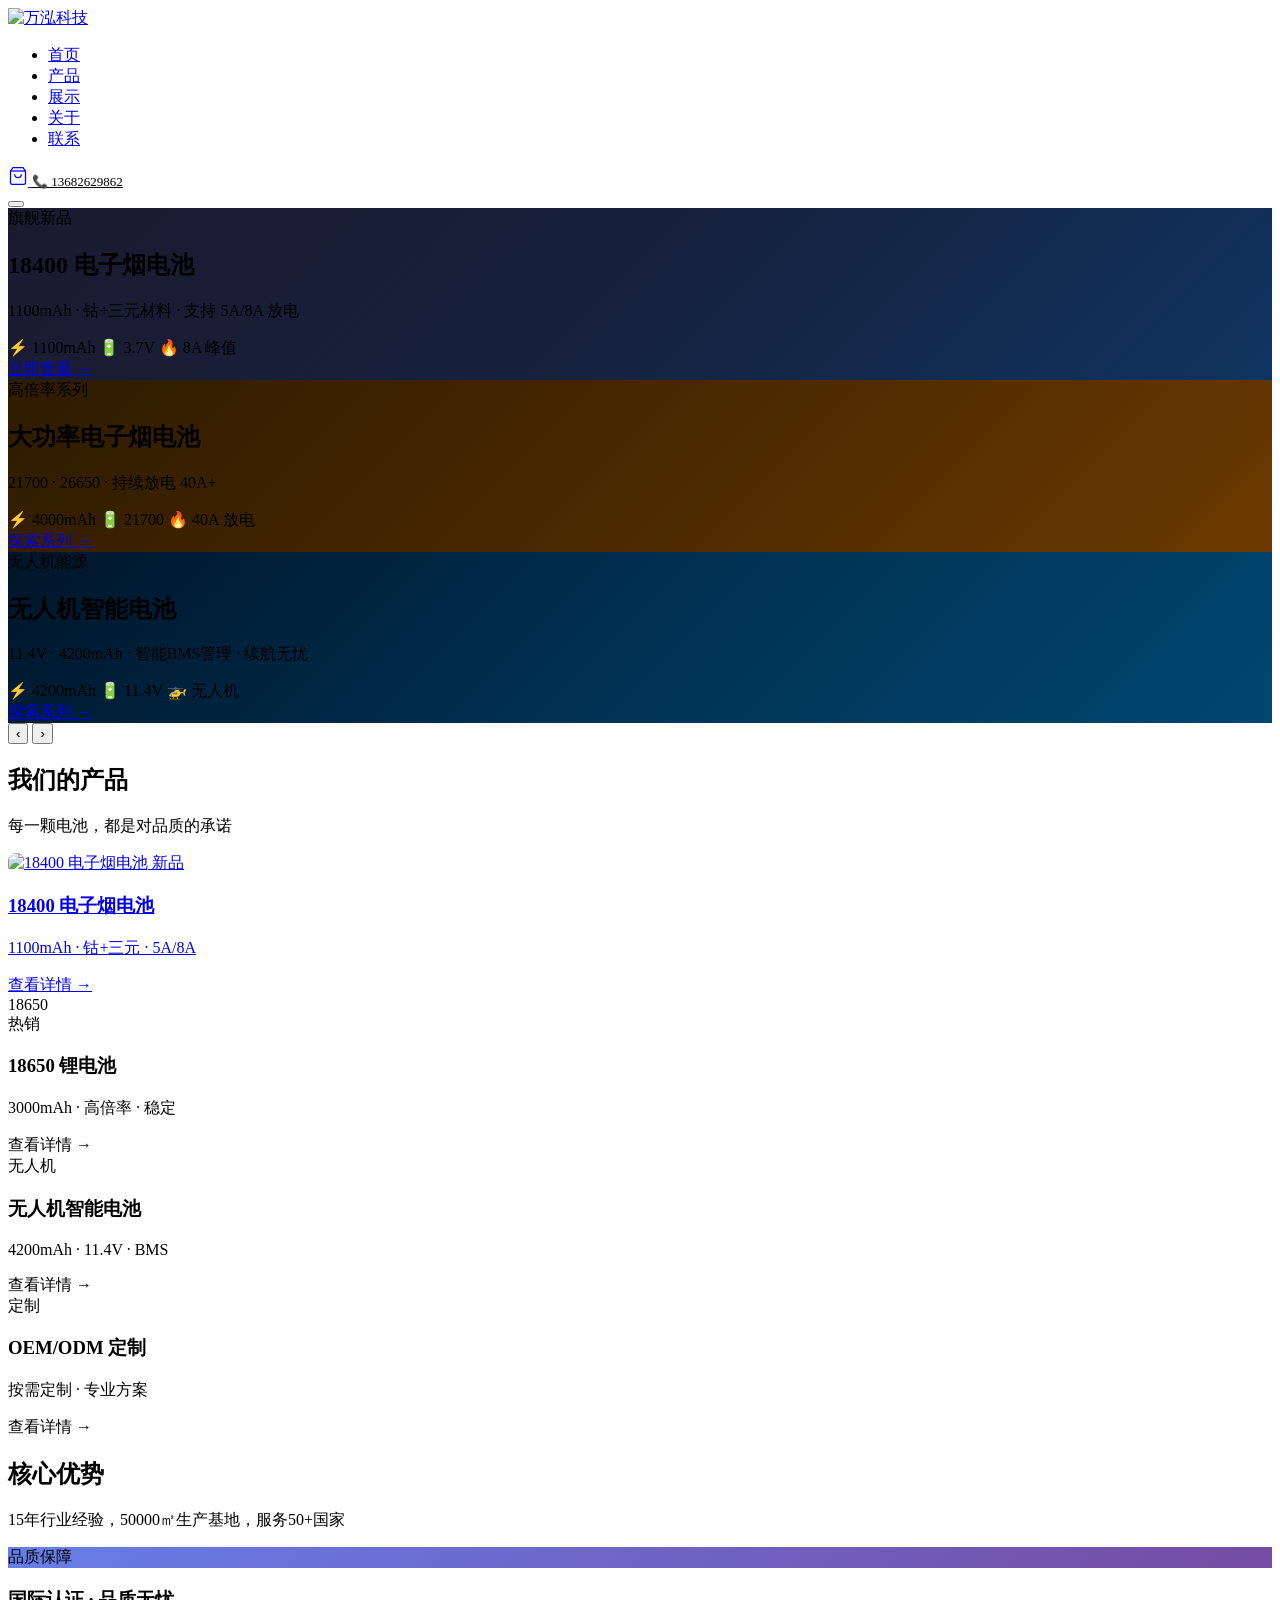
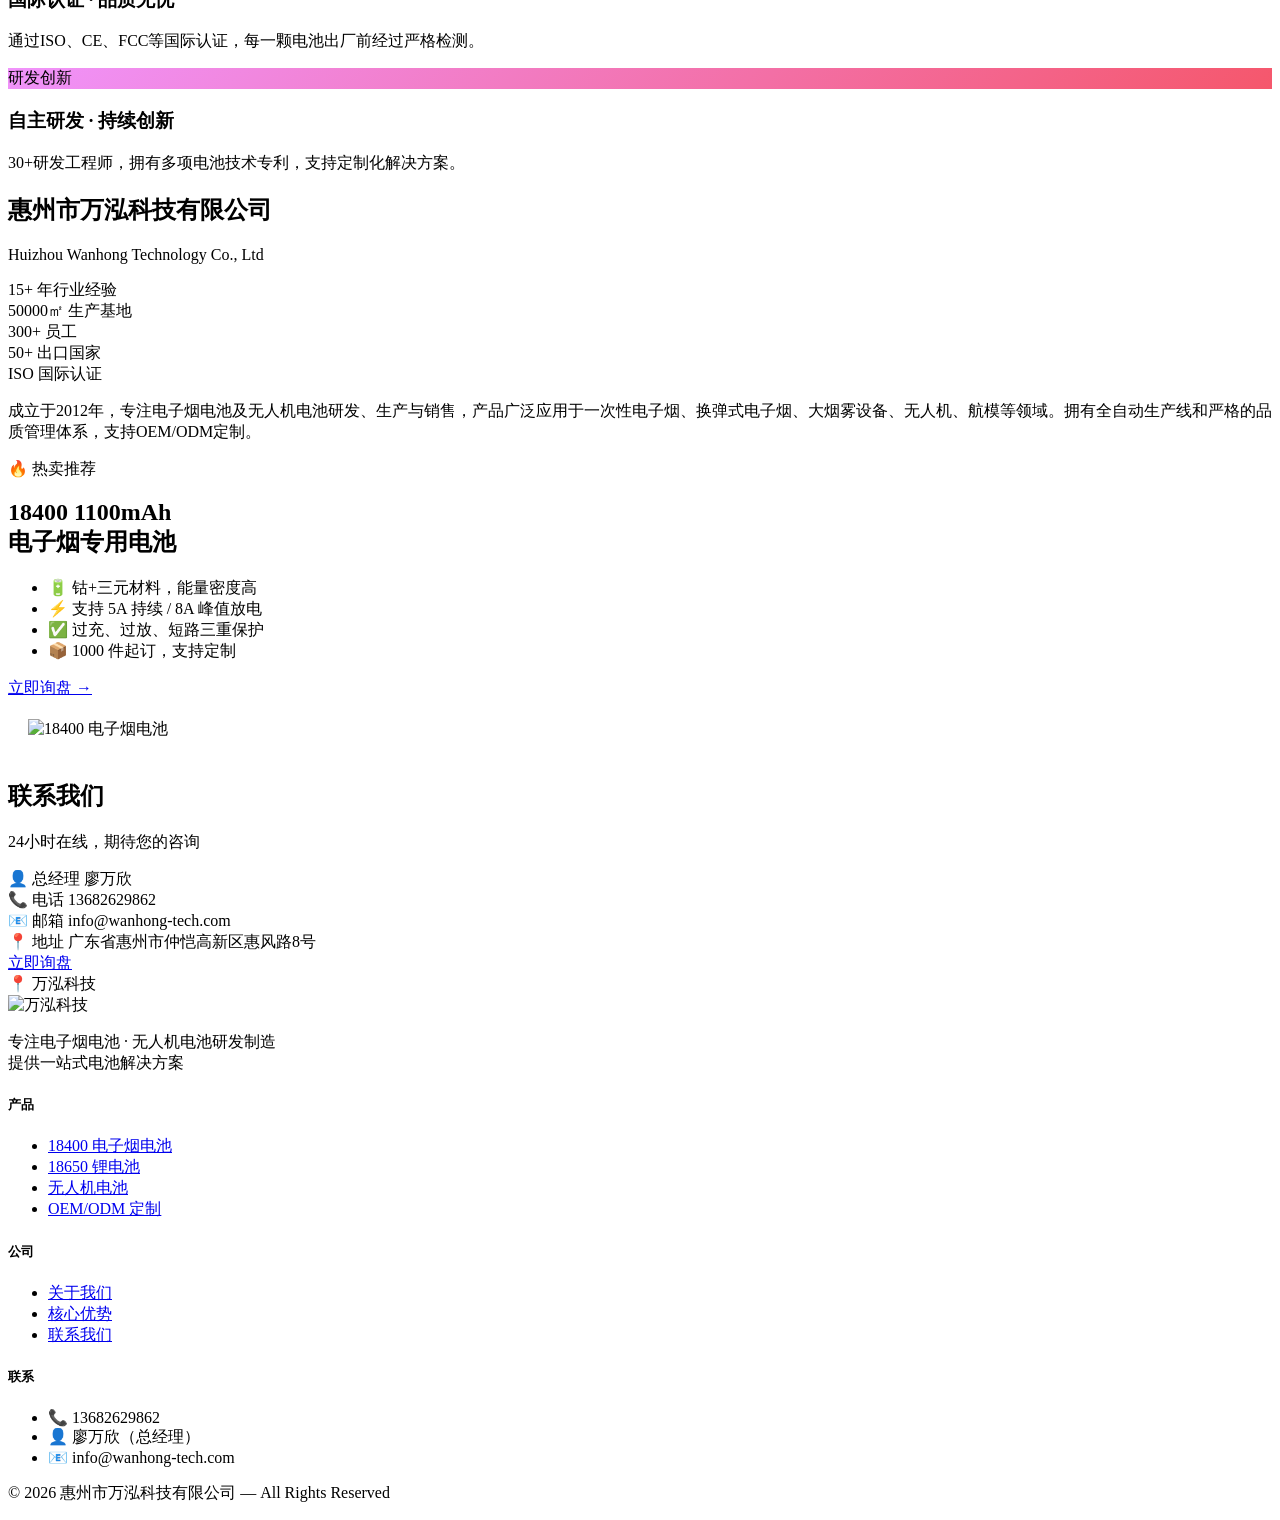
==== index.html @ 10d30872 "Add index.html" ====
<!DOCTYPE html>
<html lang="zh-CN">
<head>
    <meta charset="UTF-8">
    <meta name="viewport" content="width=device-width, initial-scale=1.0">
    <title>惠州市万泓科技有限公司 — 专业电子烟电池 · 无人机电池制造商</title>
    <link rel="preconnect" href="https://fonts.googleapis.com">
    <link rel="preconnect" href="https://fonts.gstatic.com" crossorigin>
    <link href="https://fonts.googleapis.com/css2?family=Inter:wght@300;400;500;600;700&display=swap" rel="stylesheet">
    <link rel="stylesheet" href="css/style.css">
</head>
<body>

    <!-- ===== Navigation ===== -->
    <nav class="nav">
        <div class="nav-inner">
            <a href="#" class="nav-logo">
                <img src="assets/logo.png" alt="万泓科技" class="nav-logo-img">
            </a>
            <ul class="nav-menu">
                <li><a href="#" class="active">首页</a></li>
                <li><a href="#products">产品</a></li>
                <li><a href="#showcase">展示</a></li>
                <li><a href="#about">关于</a></li>
                <li><a href="#contact">联系</a></li>
            </ul>
            <div class="nav-actions">
                <a href="cart.html" class="nav-action" style="position:relative;">
                    <svg viewBox="0 0 24 24" fill="none" stroke="currentColor" stroke-width="1.5" width="20" height="20"><path d="M6 2L3 6v14a2 2 0 002 2h14a2 2 0 002-2V6l-3-4z"/><line x1="3" y1="6" x2="21" y2="6"/><path d="M16 10a4 4 0 01-8 0"/></svg>
                    <span id="cartBadge" style="position:absolute;top:-6px;right:-8px;background:#FF6A00;color:#fff;font-size:10px;font-weight:600;width:18px;height:18px;border-radius:50%;display:none;align-items:center;justify-content:center;">0</span>
                </a>
                <a href="tel:13682629862" class="nav-action" style="font-size:13px;color:var(--orange);font-weight:500;">📞 13682629862</a>
            </div>
            <button class="nav-toggle" aria-label="菜单">
                <span></span><span></span>
            </button>
        </div>
    </nav>

    <!-- ===== Hero Carousel (多产品展示位) ===== -->
    <section class="hero">
        <div class="carousel" id="carousel">
            <!-- Slide 1 -->
            <div class="carousel-slide active">
                <div class="carousel-bg" style="background: linear-gradient(135deg, #1a1a2e 0%, #16213e 50%, #0f3460 100%);">
                    <div class="carousel-content">
                        <span class="carousel-tag">旗舰新品</span>
                        <h2 class="carousel-title">18400 电子烟电池</h2>
                        <p class="carousel-desc">1100mAh · 钴+三元材料 · 支持 5A/8A 放电</p>
                        <div class="carousel-specs">
                            <span class="carousel-spec">⚡ 1100mAh</span>
                            <span class="carousel-spec">🔋 3.7V</span>
                            <span class="carousel-spec">🔥 8A 峰值</span>
                        </div>
                        <a href="product-18400.html" class="hero-btn">立即查看 →</a>
                    </div>
                </div>
            </div>
            <!-- Slide 2 -->
            <div class="carousel-slide">
                <div class="carousel-bg" style="background: linear-gradient(135deg, #2d1b00 0%, #4a2800 50%, #6b3a00 100%);">
                    <div class="carousel-content">
                        <span class="carousel-tag">高倍率系列</span>
                        <h2 class="carousel-title">大功率电子烟电池</h2>
                        <p class="carousel-desc">21700 · 26650 · 持续放电 40A+</p>
                        <div class="carousel-specs">
                            <span class="carousel-spec">⚡ 4000mAh</span>
                            <span class="carousel-spec">🔋 21700</span>
                            <span class="carousel-spec">🔥 40A 放电</span>
                        </div>
                        <a href="#" class="hero-btn">探索系列 →</a>
                    </div>
                </div>
            </div>
            <!-- Slide 3 -->
            <div class="carousel-slide">
                <div class="carousel-bg" style="background: linear-gradient(135deg, #001529 0%, #003153 50%, #004770 100%);">
                    <div class="carousel-content">
                        <span class="carousel-tag">无人机能源</span>
                        <h2 class="carousel-title">无人机智能电池</h2>
                        <p class="carousel-desc">11.4V · 4200mAh · 智能BMS管理 · 续航无忧</p>
                        <div class="carousel-specs">
                            <span class="carousel-spec">⚡ 4200mAh</span>
                            <span class="carousel-spec">🔋 11.4V</span>
                            <span class="carousel-spec">🚁 无人机</span>
                        </div>
                        <a href="#" class="hero-btn">探索系列 →</a>
                    </div>
                </div>
            </div>
            <!-- Carousel Controls -->
            <button class="carousel-btn carousel-prev" onclick="prevSlide()">‹</button>
            <button class="carousel-btn carousel-next" onclick="nextSlide()">›</button>
            <div class="carousel-dots" id="carouselDots">
                <span class="dot active" onclick="goSlide(0)"></span>
                <span class="dot" onclick="goSlide(1)"></span>
                <span class="dot" onclick="goSlide(2)"></span>
            </div>
        </div>
    </section>

    <!-- ===== Products Section (产品展示位 2) ===== -->
    <section class="section" id="products">
        <div class="container">
            <div class="section-header">
                <h2>我们的产品</h2>
                <p>每一颗电池，都是对品质的承诺</p>
            </div>
            <div class="product-showcase">
                <a href="product-18400.html" class="product-showcase-card">
                    <div class="ps-card-img">
                        <img src="assets/product-18400.jpg" alt="18400 电子烟电池" style="width:100%;height:100%;object-fit:cover;border-radius:8px;">
                        <span class="ps-badge">新品</span>
                    </div>
                    <h3>18400 电子烟电池</h3>
                    <p>1100mAh · 钴+三元 · 5A/8A</p>
                    <span class="ps-link">查看详情 →</span>
                </a>
                <div class="product-showcase-card">
                    <div class="ps-card-img">
                        <div class="ps-placeholder">18650</div>
                        <span class="ps-badge ps-badge-2">热销</span>
                    </div>
                    <h3>18650 锂电池</h3>
                    <p>3000mAh · 高倍率 · 稳定</p>
                    <span class="ps-link">查看详情 →</span>
                </div>
                <div class="product-showcase-card">
                    <div class="ps-card-img">
                        <div class="ps-placeholder">无人机</div>
                    </div>
                    <h3>无人机智能电池</h3>
                    <p>4200mAh · 11.4V · BMS</p>
                    <span class="ps-link">查看详情 →</span>
                </div>
                <div class="product-showcase-card">
                    <div class="ps-card-img">
                        <div class="ps-placeholder">定制</div>
                    </div>
                    <h3>OEM/ODM 定制</h3>
                    <p>按需定制 · 专业方案</p>
                    <span class="ps-link">查看详情 →</span>
                </div>
            </div>
        </div>
    </section>

    <!-- ===== Showcase Section (展示位 3 — 双列大图) ===== -->
    <section class="section section-gray" id="showcase">
        <div class="container">
            <div class="section-header">
                <h2>核心优势</h2>
                <p>15年行业经验，50000㎡生产基地，服务50+国家</p>
            </div>
            <div class="showcase-grid">
                <div class="showcase-card">
                    <div class="showcase-card-img">
                        <div class="sc-placeholder" style="background:linear-gradient(135deg,#667eea,#764ba2);">品质保障</div>
                    </div>
                    <div class="showcase-card-text">
                        <h3>国际认证 · 品质无忧</h3>
                        <p>通过ISO、CE、FCC等国际认证，每一颗电池出厂前经过严格检测。</p>
                    </div>
                </div>
                <div class="showcase-card">
                    <div class="showcase-card-img">
                        <div class="sc-placeholder" style="background:linear-gradient(135deg,#f093fb,#f5576c);">研发创新</div>
                    </div>
                    <div class="showcase-card-text">
                        <h3>自主研发 · 持续创新</h3>
                        <p>30+研发工程师，拥有多项电池技术专利，支持定制化解决方案。</p>
                    </div>
                </div>
            </div>
        </div>
    </section>

    <!-- ===== Stats / About ===== -->
    <section class="section" id="about">
        <div class="container">
            <div class="about-header">
                <h2>惠州市万泓科技有限公司</h2>
                <p>Huizhou Wanhong Technology Co., Ltd</p>
            </div>
            <div class="stats-row">
                <div class="stat-item">
                    <span class="stat-num">15+</span>
                    <span class="stat-label">年行业经验</span>
                </div>
                <div class="stat-item">
                    <span class="stat-num">50000㎡</span>
                    <span class="stat-label">生产基地</span>
                </div>
                <div class="stat-item">
                    <span class="stat-num">300+</span>
                    <span class="stat-label">员工</span>
                </div>
                <div class="stat-item">
                    <span class="stat-num">50+</span>
                    <span class="stat-label">出口国家</span>
                </div>
                <div class="stat-item">
                    <span class="stat-num">ISO</span>
                    <span class="stat-label">国际认证</span>
                </div>
            </div>
            <div class="about-desc">
                <p>成立于2012年，专注电子烟电池及无人机电池研发、生产与销售，产品广泛应用于一次性电子烟、换弹式电子烟、大烟雾设备、无人机、航模等领域。拥有全自动生产线和严格的品质管理体系，支持OEM/ODM定制。</p>
            </div>
        </div>
    </section>

    <!-- ===== Featured Product (展示位 3 — 突出18400) ===== -->
    <section class="section section-dark">
        <div class="container">
            <div class="featured-product">
                <div class="featured-info">
                    <span class="featured-tag">🔥 热卖推荐</span>
                    <h2>18400 1100mAh<br>电子烟专用电池</h2>
                    <ul class="featured-list">
                        <li>🔋 钴+三元材料，能量密度高</li>
                        <li>⚡ 支持 5A 持续 / 8A 峰值放电</li>
                        <li>✅ 过充、过放、短路三重保护</li>
                        <li>📦 1000 件起订，支持定制</li>
                    </ul>
                    <a href="product-18400.html" class="featured-btn">立即询盘 →</a>
                </div>
                <div class="featured-visual">
                    <img src="assets/product-18400.jpg" alt="18400 电子烟电池" style="width:100%;height:100%;object-fit:contain;border-radius:12px;padding:20px;">
                </div>
            </div>
        </div>
    </section>

    <!-- ===== Contact Section ===== -->
    <section class="section" id="contact">
        <div class="container">
            <div class="contact-wrap">
                <div class="contact-info">
                    <h2>联系我们</h2>
                    <p>24小时在线，期待您的咨询</p>
                    <div class="contact-item">
                        <span class="contact-label">👤 总经理</span>
                        <span class="contact-value">廖万欣</span>
                    </div>
                    <div class="contact-item">
                        <span class="contact-label">📞 电话</span>
                        <span class="contact-value">13682629862</span>
                    </div>
                    <div class="contact-item">
                        <span class="contact-label">📧 邮箱</span>
                        <span class="contact-value">info@wanhong-tech.com</span>
                    </div>
                    <div class="contact-item">
                        <span class="contact-label">📍 地址</span>
                        <span class="contact-value">广东省惠州市仲恺高新区惠风路8号</span>
                    </div>
                    <a href="product-18400.html" class="contact-btn">立即询盘</a>
                </div>
                <div class="contact-map">
                    <div class="map-placeholder">📍 万泓科技</div>
                </div>
            </div>
        </div>
    </section>

    <!-- ===== Footer ===== -->
    <footer class="footer">
        <div class="container">
            <div class="footer-grid">
                <div class="footer-brand">
                    <img src="assets/logo.png" alt="万泓科技" class="footer-logo-img">
                    <p>专注电子烟电池 · 无人机电池研发制造<br>提供一站式电池解决方案</p>
                </div>
                <div class="footer-col">
                    <h5>产品</h5>
                    <ul>
                        <li><a href="product-18400.html">18400 电子烟电池</a></li>
                        <li><a href="#">18650 锂电池</a></li>
                        <li><a href="#">无人机电池</a></li>
                        <li><a href="#">OEM/ODM 定制</a></li>
                    </ul>
                </div>
                <div class="footer-col">
                    <h5>公司</h5>
                    <ul>
                        <li><a href="#about">关于我们</a></li>
                        <li><a href="#showcase">核心优势</a></li>
                        <li><a href="#contact">联系我们</a></li>
                    </ul>
                </div>
                <div class="footer-col">
                    <h5>联系</h5>
                    <ul>
                        <li>📞 13682629862</li>
                        <li>👤 廖万欣（总经理）</li>
                        <li>📧 info@wanhong-tech.com</li>
                    </ul>
                </div>
            </div>
            <div class="footer-bottom">
                <p>&copy; 2026 惠州市万泓科技有限公司 — All Rights Reserved</p>
            </div>
        </div>
    </footer>

    <script src="js/main.js"></script>
</body>
</html>
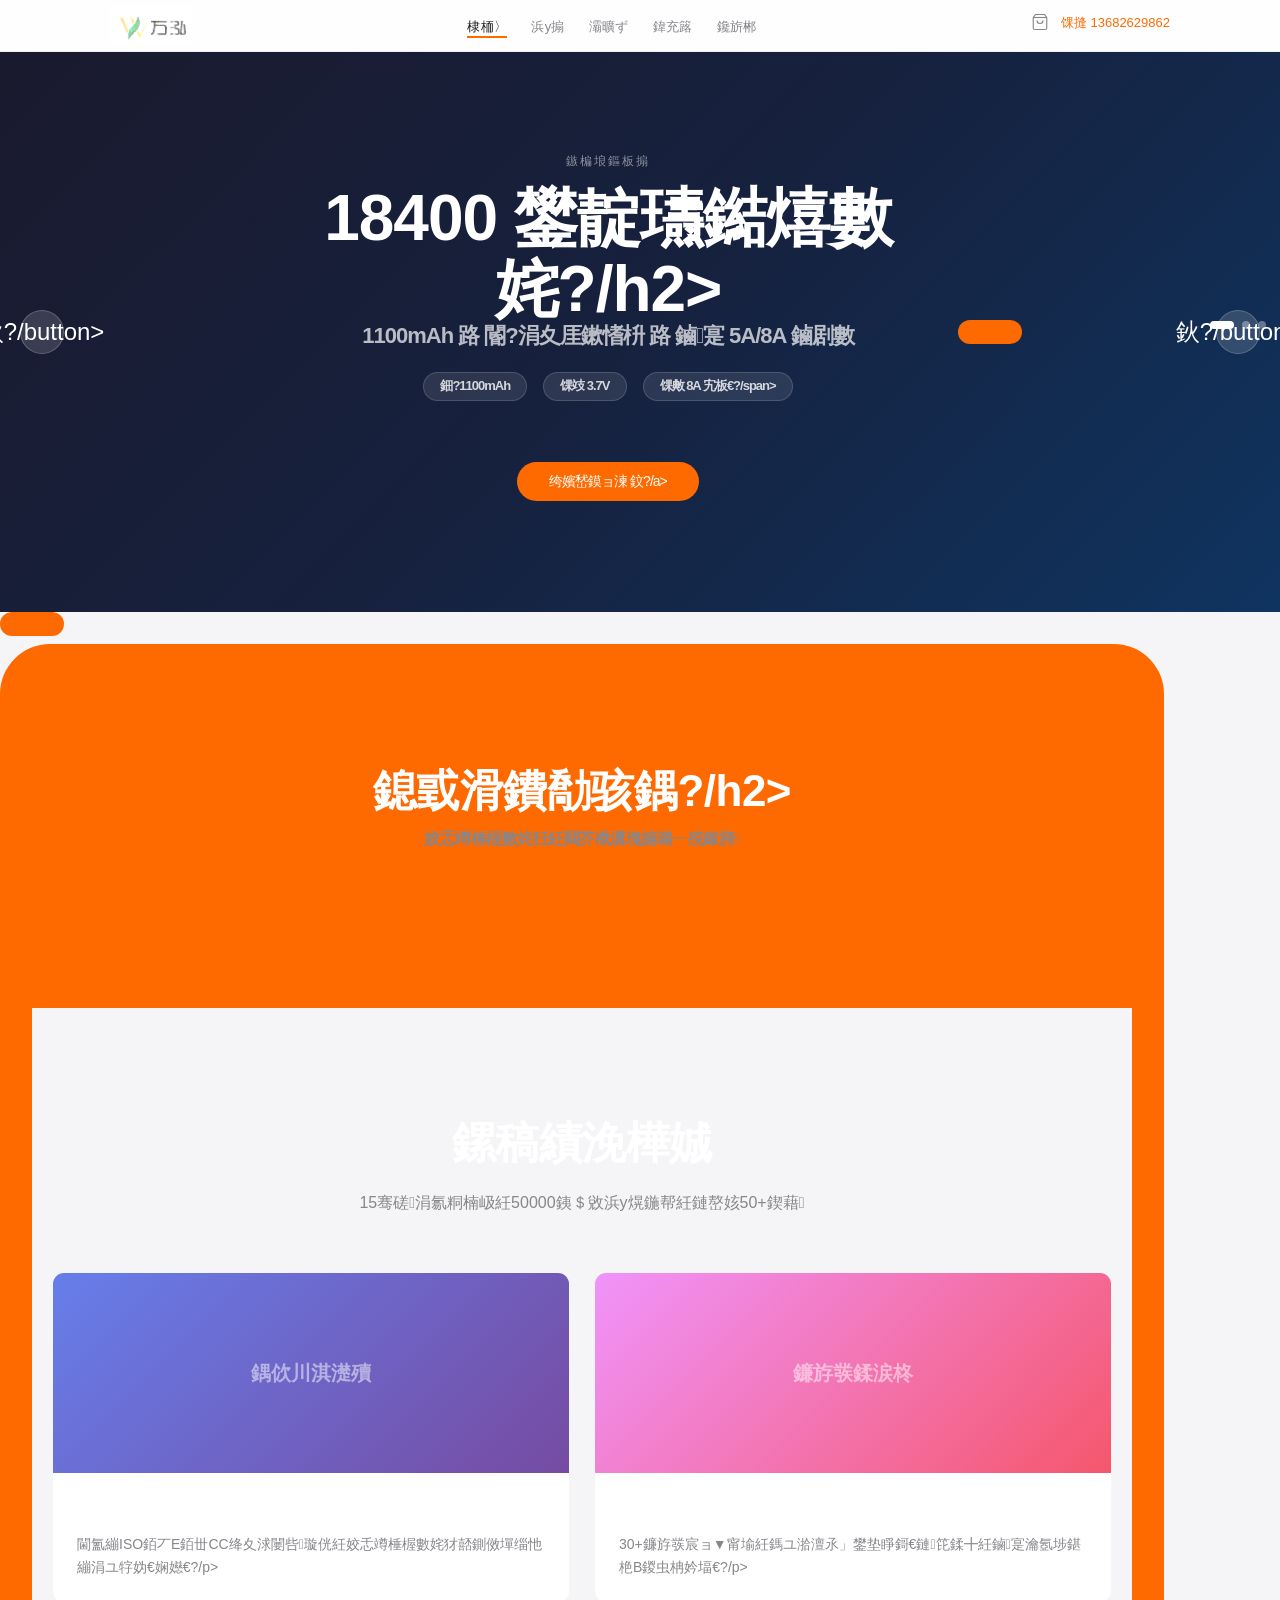
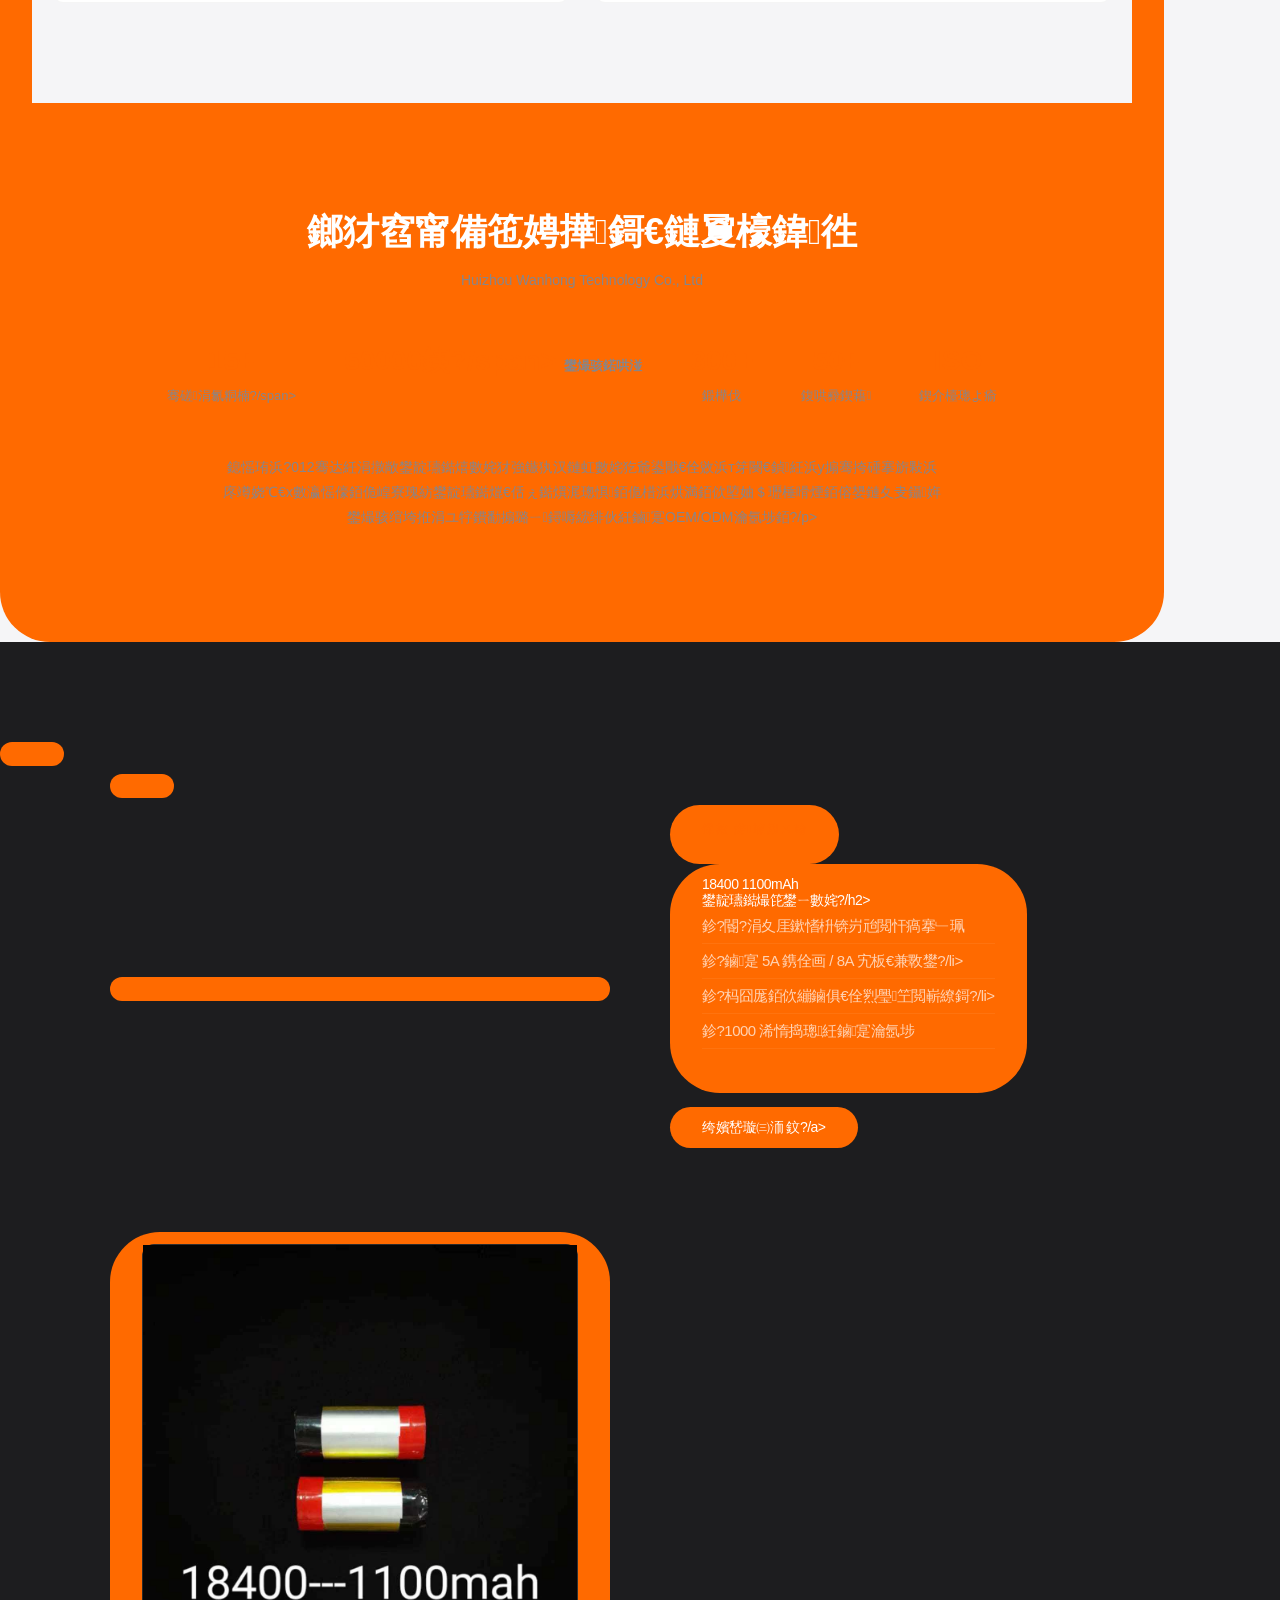
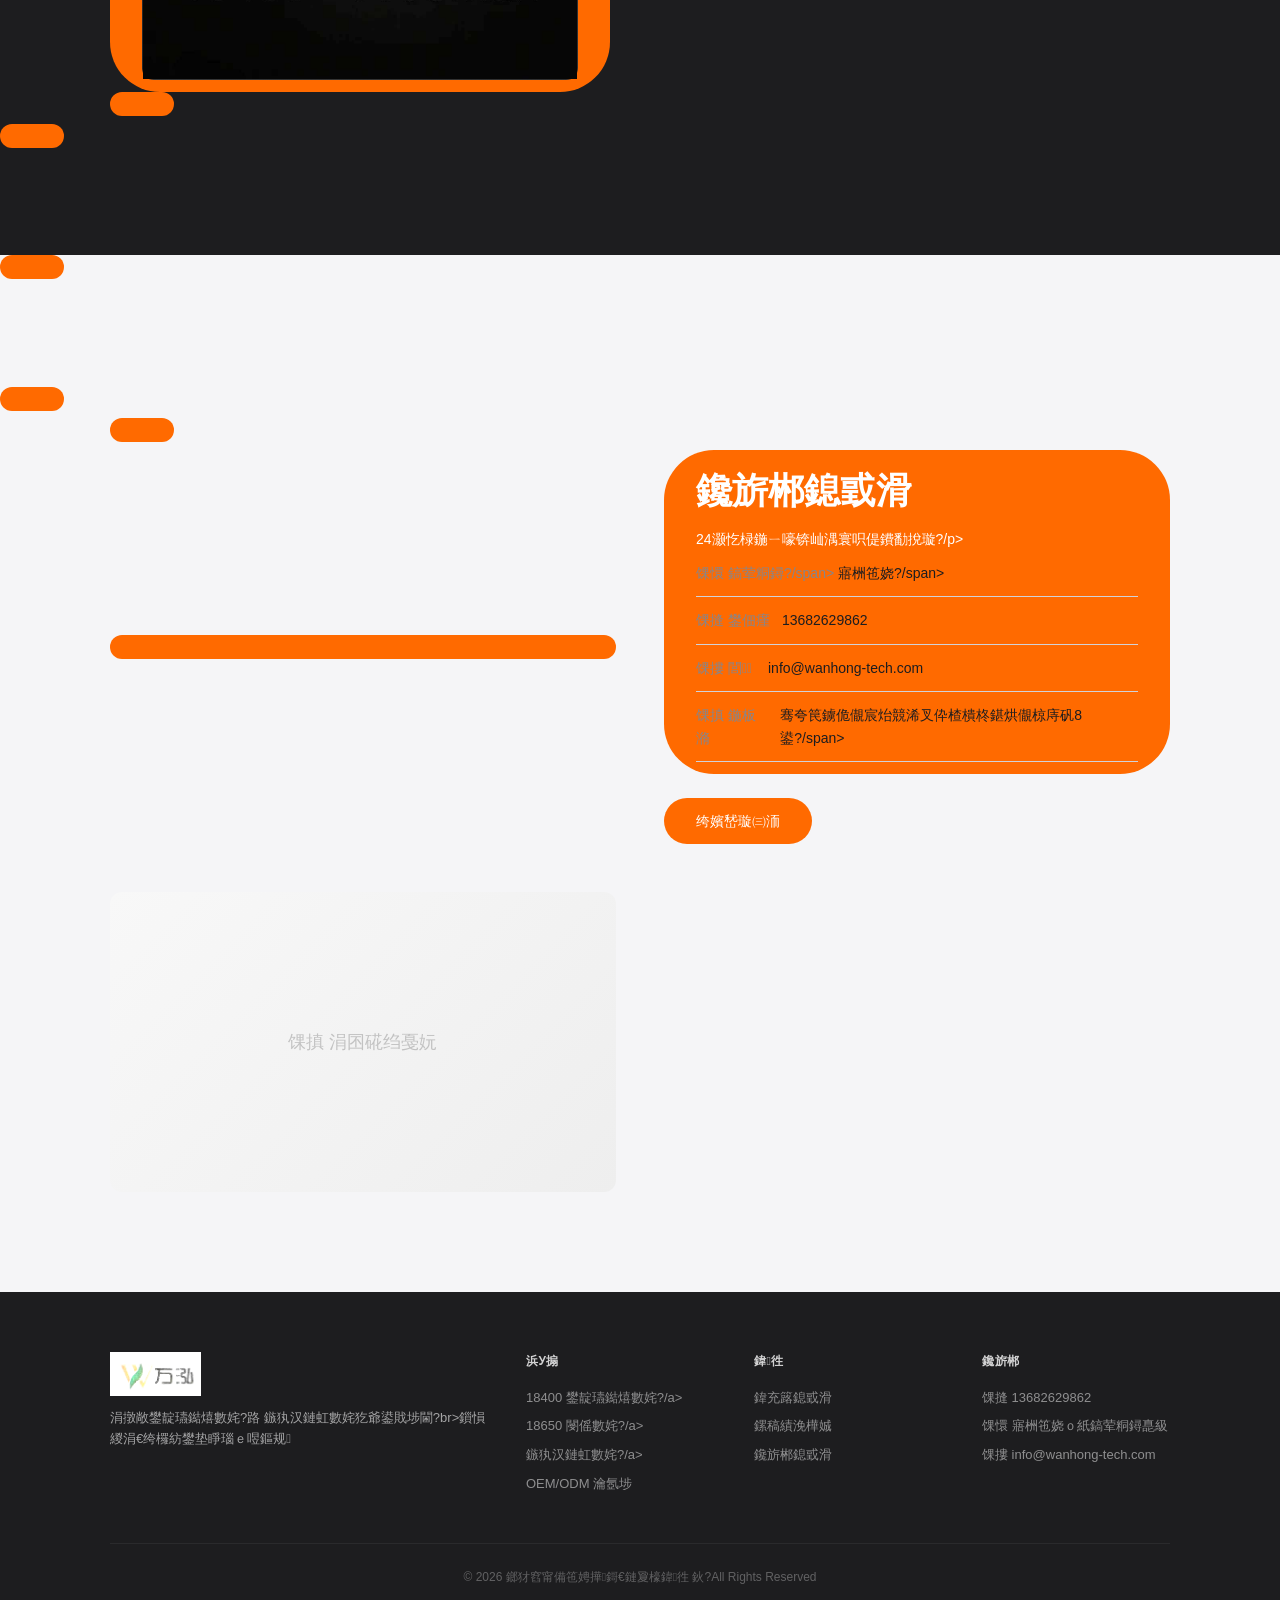
==== commit 5c8c3c54: "?? ??????: index.html - 2026-06-01 06:44" ====
--- a/index.html
+++ b/index.html
@@ -3,7 +3,7 @@
 <head>
     <meta charset="UTF-8">
     <meta name="viewport" content="width=device-width, initial-scale=1.0">
-    <title>惠州市万泓科技有限公司 — 专业电子烟电池 · 无人机电池制造商</title>
+    <title>鎯犲窞甯備竾娉撶鎶€鏈夐檺鍏徃 鈥?涓撲笟鐢靛瓙鐑熺數姹?路 鏃犱汉鏈虹數姹犲埗閫犲晢</title>
     <link rel="preconnect" href="https://fonts.googleapis.com">
     <link rel="preconnect" href="https://fonts.gstatic.com" crossorigin>
     <link href="https://fonts.googleapis.com/css2?family=Inter:wght@300;400;500;600;700&display=swap" rel="stylesheet">
@@ -15,44 +15,44 @@
     <nav class="nav">
         <div class="nav-inner">
             <a href="#" class="nav-logo">
-                <img src="assets/logo.png" alt="万泓科技" class="nav-logo-img">
+                <img src="assets/logo.png" alt="涓囨硴绉戞妧" class="nav-logo-img">
             </a>
             <ul class="nav-menu">
-                <li><a href="#" class="active">首页</a></li>
-                <li><a href="#products">产品</a></li>
-                <li><a href="#showcase">展示</a></li>
-                <li><a href="#about">关于</a></li>
-                <li><a href="#contact">联系</a></li>
+                <li><a href="#" class="active">棣栭〉</a></li>
+                <li><a href="#products">浜у搧</a></li>
+                <li><a href="#showcase">灞曠ず</a></li>
+                <li><a href="#about">鍏充簬</a></li>
+                <li><a href="#contact">鑱旂郴</a></li>
             </ul>
             <div class="nav-actions">
                 <a href="cart.html" class="nav-action" style="position:relative;">
                     <svg viewBox="0 0 24 24" fill="none" stroke="currentColor" stroke-width="1.5" width="20" height="20"><path d="M6 2L3 6v14a2 2 0 002 2h14a2 2 0 002-2V6l-3-4z"/><line x1="3" y1="6" x2="21" y2="6"/><path d="M16 10a4 4 0 01-8 0"/></svg>
                     <span id="cartBadge" style="position:absolute;top:-6px;right:-8px;background:#FF6A00;color:#fff;font-size:10px;font-weight:600;width:18px;height:18px;border-radius:50%;display:none;align-items:center;justify-content:center;">0</span>
                 </a>
-                <a href="tel:13682629862" class="nav-action" style="font-size:13px;color:var(--orange);font-weight:500;">📞 13682629862</a>
-            </div>
-            <button class="nav-toggle" aria-label="菜单">
+                <a href="tel:13682629862" class="nav-action" style="font-size:13px;color:var(--orange);font-weight:500;">馃摓 13682629862</a>
+            </div>
+            <button class="nav-toggle" aria-label="鑿滃崟">
                 <span></span><span></span>
             </button>
         </div>
     </nav>
 
-    <!-- ===== Hero Carousel (多产品展示位) ===== -->
+    <!-- ===== Hero Carousel (澶氫骇鍝佸睍绀轰綅) ===== -->
     <section class="hero">
         <div class="carousel" id="carousel">
             <!-- Slide 1 -->
             <div class="carousel-slide active">
                 <div class="carousel-bg" style="background: linear-gradient(135deg, #1a1a2e 0%, #16213e 50%, #0f3460 100%);">
                     <div class="carousel-content">
-                        <span class="carousel-tag">旗舰新品</span>
-                        <h2 class="carousel-title">18400 电子烟电池</h2>
-                        <p class="carousel-desc">1100mAh · 钴+三元材料 · 支持 5A/8A 放电</p>
+                        <span class="carousel-tag">鏃楄埌鏂板搧</span>
+                        <h2 class="carousel-title">18400 鐢靛瓙鐑熺數姹?/h2>
+                        <p class="carousel-desc">1100mAh 路 閽?涓夊厓鏉愭枡 路 鏀寔 5A/8A 鏀剧數</p>
                         <div class="carousel-specs">
-                            <span class="carousel-spec">⚡ 1100mAh</span>
-                            <span class="carousel-spec">🔋 3.7V</span>
-                            <span class="carousel-spec">🔥 8A 峰值</span>
+                            <span class="carousel-spec">鈿?1100mAh</span>
+                            <span class="carousel-spec">馃攱 3.7V</span>
+                            <span class="carousel-spec">馃敟 8A 宄板€?/span>
                         </div>
-                        <a href="product-18400.html" class="hero-btn">立即查看 →</a>
+                        <a href="product.html?id=18400" class="hero-btn">绔嬪嵆鏌ョ湅 鈫?/a>
                     </div>
                 </div>
             </div>
@@ -60,15 +60,15 @@
             <div class="carousel-slide">
                 <div class="carousel-bg" style="background: linear-gradient(135deg, #2d1b00 0%, #4a2800 50%, #6b3a00 100%);">
                     <div class="carousel-content">
-                        <span class="carousel-tag">高倍率系列</span>
-                        <h2 class="carousel-title">大功率电子烟电池</h2>
-                        <p class="carousel-desc">21700 · 26650 · 持续放电 40A+</p>
+                        <span class="carousel-tag">楂樺€嶇巼绯诲垪</span>
+                        <h2 class="carousel-title">澶у姛鐜囩數瀛愮儫鐢垫睜</h2>
+                        <p class="carousel-desc">21700 路 26650 路 鎸佺画鏀剧數 40A+</p>
                         <div class="carousel-specs">
-                            <span class="carousel-spec">⚡ 4000mAh</span>
-                            <span class="carousel-spec">🔋 21700</span>
-                            <span class="carousel-spec">🔥 40A 放电</span>
+                            <span class="carousel-spec">鈿?4000mAh</span>
+                            <span class="carousel-spec">馃攱 21700</span>
+                            <span class="carousel-spec">馃敟 40A 鏀剧數</span>
                         </div>
-                        <a href="#" class="hero-btn">探索系列 →</a>
+                        <a href="product.html?id=18650" class="hero-btn">鎺㈢储绯诲垪 鈫?/a>
                     </div>
                 </div>
             </div>
@@ -76,21 +76,21 @@
             <div class="carousel-slide">
                 <div class="carousel-bg" style="background: linear-gradient(135deg, #001529 0%, #003153 50%, #004770 100%);">
                     <div class="carousel-content">
-                        <span class="carousel-tag">无人机能源</span>
-                        <h2 class="carousel-title">无人机智能电池</h2>
-                        <p class="carousel-desc">11.4V · 4200mAh · 智能BMS管理 · 续航无忧</p>
+                        <span class="carousel-tag">鏃犱汉鏈鸿兘婧?/span>
+                        <h2 class="carousel-title">鏃犱汉鏈烘櫤鑳界數姹?/h2>
+                        <p class="carousel-desc">11.4V 路 4200mAh 路 鏅鸿兘BMS绠＄悊 路 缁埅鏃犲咖</p>
                         <div class="carousel-specs">
-                            <span class="carousel-spec">⚡ 4200mAh</span>
-                            <span class="carousel-spec">🔋 11.4V</span>
-                            <span class="carousel-spec">🚁 无人机</span>
+                            <span class="carousel-spec">鈿?4200mAh</span>
+                            <span class="carousel-spec">馃攱 11.4V</span>
+                            <span class="carousel-spec">馃殎 鏃犱汉鏈?/span>
                         </div>
-                        <a href="#" class="hero-btn">探索系列 →</a>
+                        <a href="product.html?id=drone" class="hero-btn">鎺㈢储绯诲垪 鈫?/a>
                     </div>
                 </div>
             </div>
             <!-- Carousel Controls -->
-            <button class="carousel-btn carousel-prev" onclick="prevSlide()">‹</button>
-            <button class="carousel-btn carousel-next" onclick="nextSlide()">›</button>
+            <button class="carousel-btn carousel-prev" onclick="prevSlide()">鈥?/button>
+            <button class="carousel-btn carousel-next" onclick="nextSlide()">鈥?/button>
             <div class="carousel-dots" id="carouselDots">
                 <span class="dot active" onclick="goSlide(0)"></span>
                 <span class="dot" onclick="goSlide(1)"></span>
@@ -99,76 +99,42 @@
         </div>
     </section>
 
-    <!-- ===== Products Section (产品展示位 2) ===== -->
+    <!-- ===== Products Section (浜у搧灞曠ず浣?2) ===== -->
     <section class="section" id="products">
         <div class="container">
             <div class="section-header">
-                <h2>我们的产品</h2>
-                <p>每一颗电池，都是对品质的承诺</p>
-            </div>
-            <div class="product-showcase">
-                <a href="product-18400.html" class="product-showcase-card">
-                    <div class="ps-card-img">
-                        <img src="assets/product-18400.jpg" alt="18400 电子烟电池" style="width:100%;height:100%;object-fit:cover;border-radius:8px;">
-                        <span class="ps-badge">新品</span>
-                    </div>
-                    <h3>18400 电子烟电池</h3>
-                    <p>1100mAh · 钴+三元 · 5A/8A</p>
-                    <span class="ps-link">查看详情 →</span>
-                </a>
-                <div class="product-showcase-card">
-                    <div class="ps-card-img">
-                        <div class="ps-placeholder">18650</div>
-                        <span class="ps-badge ps-badge-2">热销</span>
-                    </div>
-                    <h3>18650 锂电池</h3>
-                    <p>3000mAh · 高倍率 · 稳定</p>
-                    <span class="ps-link">查看详情 →</span>
-                </div>
-                <div class="product-showcase-card">
-                    <div class="ps-card-img">
-                        <div class="ps-placeholder">无人机</div>
-                    </div>
-                    <h3>无人机智能电池</h3>
-                    <p>4200mAh · 11.4V · BMS</p>
-                    <span class="ps-link">查看详情 →</span>
-                </div>
-                <div class="product-showcase-card">
-                    <div class="ps-card-img">
-                        <div class="ps-placeholder">定制</div>
-                    </div>
-                    <h3>OEM/ODM 定制</h3>
-                    <p>按需定制 · 专业方案</p>
-                    <span class="ps-link">查看详情 →</span>
-                </div>
-            </div>
-        </div>
-    </section>
-
-    <!-- ===== Showcase Section (展示位 3 — 双列大图) ===== -->
+                <h2>鎴戜滑鐨勪骇鍝?/h2>
+                <p>姣忎竴棰楃數姹狅紝閮芥槸瀵瑰搧璐ㄧ殑鎵胯</p>
+            </div>
+            <div class="product-showcase" id="productShowcase">
+                <!-- Dynamically loaded from data/products.json -->
+        </div>
+    </section>
+
+    <!-- ===== Showcase Section (灞曠ず浣?3 鈥?鍙屽垪澶у浘) ===== -->
     <section class="section section-gray" id="showcase">
         <div class="container">
             <div class="section-header">
-                <h2>核心优势</h2>
-                <p>15年行业经验，50000㎡生产基地，服务50+国家</p>
+                <h2>鏍稿績浼樺娍</h2>
+                <p>15骞磋涓氱粡楠岋紝50000銕＄敓浜у熀鍦帮紝鏈嶅姟50+鍥藉</p>
             </div>
             <div class="showcase-grid">
                 <div class="showcase-card">
                     <div class="showcase-card-img">
-                        <div class="sc-placeholder" style="background:linear-gradient(135deg,#667eea,#764ba2);">品质保障</div>
+                        <div class="sc-placeholder" style="background:linear-gradient(135deg,#667eea,#764ba2);">鍝佽川淇濋殰</div>
                     </div>
                     <div class="showcase-card-text">
-                        <h3>国际认证 · 品质无忧</h3>
-                        <p>通过ISO、CE、FCC等国际认证，每一颗电池出厂前经过严格检测。</p>
+                        <h3>鍥介檯璁よ瘉 路 鍝佽川鏃犲咖</h3>
+                        <p>閫氳繃ISO銆丆E銆丗CC绛夊浗闄呰璇侊紝姣忎竴棰楃數姹犲嚭鍘傚墠缁忚繃涓ユ牸妫€娴嬨€?/p>
                     </div>
                 </div>
                 <div class="showcase-card">
                     <div class="showcase-card-img">
-                        <div class="sc-placeholder" style="background:linear-gradient(135deg,#f093fb,#f5576c);">研发创新</div>
+                        <div class="sc-placeholder" style="background:linear-gradient(135deg,#f093fb,#f5576c);">鐮斿彂鍒涙柊</div>
                     </div>
                     <div class="showcase-card-text">
-                        <h3>自主研发 · 持续创新</h3>
-                        <p>30+研发工程师，拥有多项电池技术专利，支持定制化解决方案。</p>
+                        <h3>鑷富鐮斿彂 路 鎸佺画鍒涙柊</h3>
+                        <p>30+鐮斿彂宸ョ▼甯堬紝鎷ユ湁澶氶」鐢垫睜鎶€鏈笓鍒╋紝鏀寔瀹氬埗鍖栬В鍐虫柟妗堛€?/p>
                     </div>
                 </div>
             </div>
@@ -179,54 +145,54 @@
     <section class="section" id="about">
         <div class="container">
             <div class="about-header">
-                <h2>惠州市万泓科技有限公司</h2>
+                <h2>鎯犲窞甯備竾娉撶鎶€鏈夐檺鍏徃</h2>
                 <p>Huizhou Wanhong Technology Co., Ltd</p>
             </div>
             <div class="stats-row">
                 <div class="stat-item">
                     <span class="stat-num">15+</span>
-                    <span class="stat-label">年行业经验</span>
-                </div>
-                <div class="stat-item">
-                    <span class="stat-num">50000㎡</span>
-                    <span class="stat-label">生产基地</span>
+                    <span class="stat-label">骞磋涓氱粡楠?/span>
+                </div>
+                <div class="stat-item">
+                    <span class="stat-num">50000銕?/span>
+                    <span class="stat-label">鐢熶骇鍩哄湴</span>
                 </div>
                 <div class="stat-item">
                     <span class="stat-num">300+</span>
-                    <span class="stat-label">员工</span>
+                    <span class="stat-label">鍛樺伐</span>
                 </div>
                 <div class="stat-item">
                     <span class="stat-num">50+</span>
-                    <span class="stat-label">出口国家</span>
+                    <span class="stat-label">鍑哄彛鍥藉</span>
                 </div>
                 <div class="stat-item">
                     <span class="stat-num">ISO</span>
-                    <span class="stat-label">国际认证</span>
+                    <span class="stat-label">鍥介檯璁よ瘉</span>
                 </div>
             </div>
             <div class="about-desc">
-                <p>成立于2012年，专注电子烟电池及无人机电池研发、生产与销售，产品广泛应用于一次性电子烟、换弹式电子烟、大烟雾设备、无人机、航模等领域。拥有全自动生产线和严格的品质管理体系，支持OEM/ODM定制。</p>
-            </div>
-        </div>
-    </section>
-
-    <!-- ===== Featured Product (展示位 3 — 突出18400) ===== -->
-    <section class="section section-dark">
+                <p>鎴愮珛浜?012骞达紝涓撴敞鐢靛瓙鐑熺數姹犲強鏃犱汉鏈虹數姹犵爺鍙戙€佺敓浜т笌閿€鍞紝浜у搧骞挎硾搴旂敤浜庝竴娆℃€х數瀛愮儫銆佹崲寮瑰紡鐢靛瓙鐑熴€佸ぇ鐑熼浘璁惧銆佹棤浜烘満銆佽埅妯＄瓑棰嗗煙銆傛嫢鏈夊叏鑷姩鐢熶骇绾垮拰涓ユ牸鐨勫搧璐ㄧ鐞嗕綋绯伙紝鏀寔OEM/ODM瀹氬埗銆?/p>
+            </div>
+        </div>
+    </section>
+
+    <!-- ===== Featured Product ===== -->
+    <section class="section section-dark" id="featuredProductSection">
         <div class="container">
             <div class="featured-product">
                 <div class="featured-info">
-                    <span class="featured-tag">🔥 热卖推荐</span>
-                    <h2>18400 1100mAh<br>电子烟专用电池</h2>
+                    <span class="featured-tag">馃敟 鐑崠鎺ㄨ崘</span>
+                    <h2>18400 1100mAh<br>鐢靛瓙鐑熶笓鐢ㄧ數姹?/h2>
                     <ul class="featured-list">
-                        <li>🔋 钴+三元材料，能量密度高</li>
-                        <li>⚡ 支持 5A 持续 / 8A 峰值放电</li>
-                        <li>✅ 过充、过放、短路三重保护</li>
-                        <li>📦 1000 件起订，支持定制</li>
-                    </ul>
-                    <a href="product-18400.html" class="featured-btn">立即询盘 →</a>
+                        <li>鉁?閽?涓夊厓鏉愭枡锛岃兘閲忓瘑搴﹂珮</li>
+                        <li>鉁?鏀寔 5A 鎸佺画 / 8A 宄板€兼斁鐢?/li>
+                        <li>鉁?杩囧厖銆佽繃鏀俱€佺煭璺笁閲嶄繚鎶?/li>
+                        <li>鉁?1000 浠惰捣璁紝鏀寔瀹氬埗</li>
+                    </ul>
+                    <a href="product-18400.html" class="featured-btn">绔嬪嵆璇㈢洏 鈫?/a>
                 </div>
                 <div class="featured-visual">
-                    <img src="assets/product-18400.jpg" alt="18400 电子烟电池" style="width:100%;height:100%;object-fit:contain;border-radius:12px;padding:20px;">
+                    <img src="assets/product-18400.jpg" alt="18400 鐢靛瓙鐑熺數姹? style="width:100%;height:100%;object-fit:contain;border-radius:12px;padding:20px;">
                 </div>
             </div>
         </div>
@@ -237,28 +203,28 @@
         <div class="container">
             <div class="contact-wrap">
                 <div class="contact-info">
-                    <h2>联系我们</h2>
-                    <p>24小时在线，期待您的咨询</p>
-                    <div class="contact-item">
-                        <span class="contact-label">👤 总经理</span>
-                        <span class="contact-value">廖万欣</span>
-                    </div>
-                    <div class="contact-item">
-                        <span class="contact-label">📞 电话</span>
+                    <h2>鑱旂郴鎴戜滑</h2>
+                    <p>24灏忔椂鍦ㄧ嚎锛屾湡寰呮偍鐨勫挩璇?/p>
+                    <div class="contact-item">
+                        <span class="contact-label">馃懁 鎬荤粡鐞?/span>
+                        <span class="contact-value">寤栦竾娆?/span>
+                    </div>
+                    <div class="contact-item">
+                        <span class="contact-label">馃摓 鐢佃瘽</span>
                         <span class="contact-value">13682629862</span>
                     </div>
                     <div class="contact-item">
-                        <span class="contact-label">📧 邮箱</span>
+                        <span class="contact-label">馃摟 閭</span>
                         <span class="contact-value">info@wanhong-tech.com</span>
                     </div>
                     <div class="contact-item">
-                        <span class="contact-label">📍 地址</span>
-                        <span class="contact-value">广东省惠州市仲恺高新区惠风路8号</span>
-                    </div>
-                    <a href="product-18400.html" class="contact-btn">立即询盘</a>
+                        <span class="contact-label">馃搷 鍦板潃</span>
+                        <span class="contact-value">骞夸笢鐪佹儬宸炲競浠叉伜楂樻柊鍖烘儬椋庤矾8鍙?/span>
+                    </div>
+                    <a href="product-18400.html" class="contact-btn">绔嬪嵆璇㈢洏</a>
                 </div>
                 <div class="contact-map">
-                    <div class="map-placeholder">📍 万泓科技</div>
+                    <div class="map-placeholder">馃搷 涓囨硴绉戞妧</div>
                 </div>
             </div>
         </div>
@@ -269,37 +235,37 @@
         <div class="container">
             <div class="footer-grid">
                 <div class="footer-brand">
-                    <img src="assets/logo.png" alt="万泓科技" class="footer-logo-img">
-                    <p>专注电子烟电池 · 无人机电池研发制造<br>提供一站式电池解决方案</p>
+                    <img src="assets/logo.png" alt="涓囨硴绉戞妧" class="footer-logo-img">
+                    <p>涓撴敞鐢靛瓙鐑熺數姹?路 鏃犱汉鏈虹數姹犵爺鍙戝埗閫?br>鎻愪緵涓€绔欏紡鐢垫睜瑙ｅ喅鏂规</p>
                 </div>
                 <div class="footer-col">
-                    <h5>产品</h5>
+                    <h5>浜у搧</h5>
                     <ul>
-                        <li><a href="product-18400.html">18400 电子烟电池</a></li>
-                        <li><a href="#">18650 锂电池</a></li>
-                        <li><a href="#">无人机电池</a></li>
-                        <li><a href="#">OEM/ODM 定制</a></li>
+                        <li><a href="product.html?id=18400">18400 鐢靛瓙鐑熺數姹?/a></li>
+                        <li><a href="product.html?id=18650">18650 閿傜數姹?/a></li>
+                        <li><a href="product.html?id=drone">鏃犱汉鏈虹數姹?/a></li>
+                        <li><a href="#contact">OEM/ODM 瀹氬埗</a></li>
                     </ul>
                 </div>
                 <div class="footer-col">
-                    <h5>公司</h5>
+                    <h5>鍏徃</h5>
                     <ul>
-                        <li><a href="#about">关于我们</a></li>
-                        <li><a href="#showcase">核心优势</a></li>
-                        <li><a href="#contact">联系我们</a></li>
+                        <li><a href="#about">鍏充簬鎴戜滑</a></li>
+                        <li><a href="#showcase">鏍稿績浼樺娍</a></li>
+                        <li><a href="#contact">鑱旂郴鎴戜滑</a></li>
                     </ul>
                 </div>
                 <div class="footer-col">
-                    <h5>联系</h5>
+                    <h5>鑱旂郴</h5>
                     <ul>
-                        <li>📞 13682629862</li>
-                        <li>👤 廖万欣（总经理）</li>
-                        <li>📧 info@wanhong-tech.com</li>
+                        <li>馃摓 13682629862</li>
+                        <li>馃懁 寤栦竾娆ｏ紙鎬荤粡鐞嗭級</li>
+                        <li>馃摟 info@wanhong-tech.com</li>
                     </ul>
                 </div>
             </div>
             <div class="footer-bottom">
-                <p>&copy; 2026 惠州市万泓科技有限公司 — All Rights Reserved</p>
+                <p>&copy; 2026 鎯犲窞甯備竾娉撶鎶€鏈夐檺鍏徃 鈥?All Rights Reserved</p>
             </div>
         </div>
     </footer>
--- a/css/style.css
+++ b/css/style.css
@@ -0,0 +1,354 @@
+/* ============================================
+   惠州市万泓科技有限公司 — Apple-Inspired Design
+   ============================================ */
+
+*, *::before, *::after { margin:0; padding:0; box-sizing:border-box; }
+
+:root {
+    --bg: #f5f5f7;
+    --bg-white: #ffffff;
+    --bg-dark: #1d1d1f;
+    --bg-darker: #000;
+    --text: #1d1d1f;
+    --text-light: #86868b;
+    --text-white: #f5f5f7;
+    --accent: #0071e3;
+    --accent-hover: #0077ed;
+    --orange: #FF6A00;
+    --orange-light: #fff0e6;
+    --border: #d2d2d7;
+    --shadow: 0 4px 20px rgba(0,0,0,.06);
+    --shadow-hover: 0 8px 40px rgba(0,0,0,.1);
+    --nav-height: 52px;
+    --max-width: 1100px;
+    --radius: 12px;
+    --font: 'Inter', -apple-system, BlinkMacSystemFont, 'SF Pro Text', 'Segoe UI', Roboto, Arial, sans-serif;
+    --font-display: 'Inter', -apple-system, BlinkMacSystemFont, 'SF Pro Display', sans-serif;
+}
+
+html { scroll-behavior: smooth; }
+body {
+    font-family: var(--font);
+    background: var(--bg);
+    color: var(--text);
+    line-height: 1.6;
+    -webkit-font-smoothing: antialiased;
+    overflow-x: hidden;
+    font-weight: 400;
+}
+a { text-decoration:none; color:inherit; }
+ul { list-style:none; }
+img { max-width:100%; display:block; }
+.container { max-width: var(--max-width); margin:0 auto; padding:0 20px; }
+
+/* ===== Navigation ===== */
+.nav {
+    position: fixed; top:0; left:0; right:0;
+    height: var(--nav-height);
+    background: rgba(255,255,255,.85);
+    backdrop-filter: saturate(180%) blur(20px);
+    -webkit-backdrop-filter: saturate(180%) blur(20px);
+    z-index: 1000;
+    border-bottom: 1px solid rgba(0,0,0,.06);
+    transition: transform .4s;
+}
+.nav-inner {
+    max-width: var(--max-width);
+    margin:0 auto; padding:0 20px;
+    height:100%;
+    display:flex; align-items:center; justify-content:space-between;
+}
+.nav-logo-img { height:40px; width:auto; }
+.nav-menu { display:flex; gap:24px; }
+.nav-menu a {
+    font-size:13px; font-weight:500; color: var(--text-light);
+    letter-spacing:.3px; transition:color .3s; position:relative;
+}
+.nav-menu a::after {
+    content:''; position:absolute; bottom:-4px; left:0;
+    width:0; height:2px; background:var(--orange);
+    transition:width .3s;
+}
+.nav-menu a:hover, .nav-menu a.active { color:var(--text); }
+.nav-menu a:hover::after, .nav-menu a.active::after { width:100%; }
+.nav-actions { display:flex; gap:12px; }
+.nav-action svg { width:18px; height:18px; color:var(--text-light); transition:color .3s; }
+.nav-action:hover svg { color:var(--text); }
+.nav-toggle {
+    display:none; background:none; border:none; cursor:pointer;
+    flex-direction:column; gap:5px; padding:4px;
+}
+.nav-toggle span {
+    display:block; width:18px; height:1.5px;
+    background:var(--text); border-radius:2px; transition:all .3s;
+}
+
+/* ===== Carousel Hero ===== */
+.hero { margin-top: var(--nav-height); position:relative; }
+.carousel { position:relative; overflow:hidden; height:560px; }
+.carousel-slide {
+    position:absolute; inset:0;
+    opacity:0; transition:opacity .8s ease, transform .8s ease;
+    transform:scale(1.02); pointer-events:none;
+}
+.carousel-slide.active { opacity:1; transform:scale(1); pointer-events:auto; }
+.carousel-bg {
+    height:100%; display:flex; align-items:center; justify-content:center;
+    padding:0 24px;
+}
+.carousel-content { text-align:center; color:#fff; max-width:700px; }
+.carousel-tag {
+    display:inline-block; font-size:12px; font-weight:500;
+    letter-spacing:2px; text-transform:uppercase;
+    color:rgba(255,255,255,.5); margin-bottom:12px;
+}
+.carousel-title {
+    font-family:var(--font-display);
+    font-size:clamp(36px,6vw,64px); font-weight:700;
+    letter-spacing:-1px; margin-bottom:16px; line-height:1.1;
+}
+.carousel-desc {
+    font-size:clamp(16px,2vw,22px); color:rgba(255,255,255,.7);
+    margin-bottom:24px;
+}
+.carousel-specs { display:flex; justify-content:center; gap:16px; margin-bottom:28px; flex-wrap:wrap; }
+.carousel-spec {
+    background:rgba(255,255,255,.1); border:1px solid rgba(255,255,255,.15);
+    padding:6px 16px; border-radius:20px; font-size:13px; color:rgba(255,255,255,.8);
+}
+.hero-btn {
+    display:inline-block; padding:12px 32px;
+    background:var(--orange); color:#fff;
+    border-radius:50px; font-size:14px; font-weight:500;
+    transition:all .3s;
+}
+.hero-btn:hover { background:#e55e00; transform:scale(1.02); }
+
+/* Carousel Controls */
+.carousel-btn {
+    position:absolute; top:50%; transform:translateY(-50%);
+    width:44px; height:44px; border-radius:50%;
+    background:rgba(255,255,255,.15); border:1px solid rgba(255,255,255,.2);
+    color:#fff; font-size:24px; cursor:pointer;
+    display:flex; align-items:center; justify-content:center;
+    transition:all .3s; z-index:10;
+}
+.carousel-btn:hover { background:rgba(255,255,255,.25); }
+.carousel-prev { left:20px; }
+.carousel-next { right:20px; }
+.carousel-dots {
+    position:absolute; bottom:24px; left:50%; transform:translateX(-50%);
+    display:flex; gap:8px; z-index:10;
+}
+.carousel-dots .dot {
+    width:8px; height:8px; border-radius:50%;
+    background:rgba(255,255,255,.35); cursor:pointer; transition:all .3s;
+}
+.carousel-dots .dot.active { background:#fff; width:24px; border-radius:4px; }
+
+/* ===== Sections ===== */
+.section { padding:100px 0; }
+.section-gray { background:var(--bg); }
+.section-dark { background:var(--bg-dark); color:var(--text-white); }
+.section-header { text-align:center; margin-bottom:56px; }
+.section-header h2 {
+    font-family:var(--font-display);
+    font-size:clamp(28px,4vw,44px); font-weight:700;
+    letter-spacing:-.5px; margin-bottom:12px;
+}
+.section-header p { font-size:16px; color:var(--text-light); }
+
+/* ===== Product Showcase ===== */
+.product-showcase {
+    display:grid; grid-template-columns:repeat(4,1fr); gap:20px;
+}
+.product-showcase-card {
+    background:var(--bg-white); border-radius:var(--radius);
+    padding:24px; text-align:center;
+    border:1px solid rgba(0,0,0,.04);
+    transition:all .4s; cursor:pointer;
+}
+.product-showcase-card:hover {
+    transform:translateY(-8px);
+    box-shadow:var(--shadow-hover);
+}
+.ps-card-img {
+    aspect-ratio:1; border-radius:8px;
+    background:linear-gradient(135deg,#f8f8f8,#eee);
+    display:flex; align-items:center; justify-content:center;
+    margin-bottom:16px; position:relative; overflow:hidden;
+}
+.ps-placeholder {
+    font-size:18px; font-weight:600; color:rgba(0,0,0,.15);
+    font-family:var(--font-display);
+}
+.ps-badge {
+    position:absolute; top:8px; left:8px;
+    background:var(--orange); color:#fff; font-size:10px;
+    padding:2px 8px; border-radius:4px; font-weight:600;
+}
+.ps-badge-2 { background:#0071e3; }
+.product-showcase-card h3 {
+    font-size:16px; font-weight:600; margin-bottom:6px;
+}
+.product-showcase-card p {
+    font-size:13px; color:var(--text-light); margin-bottom:12px;
+}
+.ps-link {
+    font-size:13px; font-weight:500; color:var(--orange);
+}
+
+/* ===== Showcase Grid ===== */
+.showcase-grid { display:grid; grid-template-columns:1fr 1fr; gap:24px; }
+.showcase-card {
+    border-radius:var(--radius); overflow:hidden;
+    background:var(--bg-white); transition:all .4s;
+    border:1px solid rgba(0,0,0,.04);
+}
+.showcase-card:hover { transform:translateY(-4px); box-shadow:var(--shadow-hover); }
+.showcase-card-img { height:200px; overflow:hidden; }
+.sc-placeholder {
+    width:100%; height:100%;
+    display:flex; align-items:center; justify-content:center;
+    font-size:20px; font-weight:600; color:rgba(255,255,255,.5);
+}
+.showcase-card-text { padding:24px; }
+.showcase-card-text h3 { font-size:18px; font-weight:600; margin-bottom:8px; }
+.showcase-card-text p { font-size:14px; color:var(--text-light); line-height:1.6; }
+
+/* ===== Stats ===== */
+.about-header { text-align:center; margin-bottom:48px; }
+.about-header h2 { font-size:clamp(26px,3.5vw,36px); font-weight:700; margin-bottom:8px; }
+.about-header p { font-size:14px; color:var(--text-light); }
+.stats-row {
+    display:flex; justify-content:center; gap:48px; margin-bottom:48px; flex-wrap:wrap;
+}
+.stat-item { text-align:center; }
+.stat-num { font-size:28px; font-weight:700; color:var(--orange); display:block; }
+.stat-label { font-size:13px; color:var(--text-light); margin-top:4px; }
+.about-desc {
+    max-width:720px; margin:0 auto;
+    text-align:center; font-size:14px; color:var(--text-light); line-height:1.8;
+}
+
+/* ===== Featured Product ===== */
+.featured-product {
+    display:grid; grid-template-columns:1fr 1fr; gap:60px; align-items:center;
+}
+.featured-tag {
+    display:inline-block; font-size:12px; font-weight:500;
+    letter-spacing:1.5px; text-transform:uppercase;
+    color:var(--orange); margin-bottom:12px;
+}
+.featured-info h2 {
+    font-family:var(--font-display);
+    font-size:clamp(28px,4vw,42px); font-weight:700;
+    letter-spacing:-.5px; margin-bottom:24px; line-height:1.2;
+}
+.featured-list { list-style:none; margin-bottom:32px; }
+.featured-list li {
+    font-size:15px; color:rgba(255,255,255,.7);
+    padding:8px 0; border-bottom:1px solid rgba(255,255,255,.06);
+}
+.featured-btn {
+    display:inline-block; padding:12px 32px;
+    background:var(--orange); color:#fff;
+    border-radius:50px; font-size:14px; font-weight:500;
+    transition:all .3s;
+}
+.featured-btn:hover { background:#e55e00; transform:scale(1.02); }
+.featured-visual {
+    aspect-ratio:1; border-radius:var(--radius);
+    background:linear-gradient(135deg,#2a2a2a,#1a1a1a);
+    display:flex; align-items:center; justify-content:center;
+    border:1px solid rgba(255,255,255,.06);
+}
+.fv-placeholder {
+    font-size:36px; font-weight:700; color:rgba(255,255,255,.1);
+    font-family:var(--font-display);
+}
+
+/* ===== Contact ===== */
+.contact-wrap {
+    display:grid; grid-template-columns:1fr 1fr; gap:48px; align-items:center;
+}
+.contact-info h2 {
+    font-family:var(--font-display);
+    font-size:clamp(26px,3vw,36px); font-weight:700; margin-bottom:8px;
+}
+.contact-info > p { font-size:14px; color:var(--text-light); margin-bottom:32px; }
+.contact-item {
+    display:flex; gap:12px; padding:12px 0;
+    border-bottom:1px solid var(--border);
+}
+.contact-label { font-size:14px; font-weight:500; min-width:60px; color:var(--text-light); }
+.contact-value { font-size:14px; color:var(--text); font-weight:500; }
+.contact-btn {
+    display:inline-block; margin-top:24px; padding:12px 32px;
+    background:var(--orange); color:#fff;
+    border-radius:50px; font-size:14px; font-weight:500;
+    transition:all .3s;
+}
+.contact-btn:hover { background:#e55e00; }
+.map-placeholder {
+    height:300px; border-radius:var(--radius);
+    background:linear-gradient(135deg,#f8f8f8,#eee);
+    display:flex; align-items:center; justify-content:center;
+    font-size:18px; color:rgba(0,0,0,.2); font-weight:500;
+}
+
+/* ===== Footer ===== */
+.footer {
+    background:var(--bg-dark); color:rgba(255,255,255,.6);
+    padding:60px 0 24px; font-size:13px;
+}
+.footer-grid { display:grid; grid-template-columns:2fr 1fr 1fr 1fr; gap:40px; padding-bottom:40px; border-bottom:1px solid rgba(255,255,255,.06); margin-bottom:24px; }
+.footer-brand p { margin-top:12px; line-height:1.6; }
+.footer-logo-img { height:44px; width:auto; }
+.footer-col h5 { font-size:12px; font-weight:600; color:rgba(255,255,255,.8); margin-bottom:16px; letter-spacing:.5px; text-transform:uppercase; }
+.footer-col ul li { margin-bottom:8px; }
+.footer-col ul li a, .footer-col ul li { color:rgba(255,255,255,.5); transition:color .3s; }
+.footer-col ul li a:hover { color:var(--orange); }
+.footer-bottom { text-align:center; font-size:12px; color:rgba(255,255,255,.3); }
+
+/* ===== Animations ===== */
+@keyframes fadeUp {
+    from { opacity:0; transform:translateY(20px); }
+    to { opacity:1; transform:translateY(0); }
+}
+.carousel-slide.active .carousel-content > * {
+    animation:fadeUp .6s ease-out backwards;
+}
+.carousel-slide.active .carousel-content > *:nth-child(1) { animation-delay:.1s; }
+.carousel-slide.active .carousel-content > *:nth-child(2) { animation-delay:.2s; }
+.carousel-slide.active .carousel-content > *:nth-child(3) { animation-delay:.3s; }
+.carousel-slide.active .carousel-content > *:nth-child(4) { animation-delay:.4s; }
+.carousel-slide.active .carousel-content > *:nth-child(5) { animation-delay:.5s; }
+
+/* ===== Responsive ===== */
+@media (max-width: 968px) {
+    .product-showcase { grid-template-columns:repeat(2,1fr); }
+    .showcase-grid { grid-template-columns:1fr; }
+    .featured-product { grid-template-columns:1fr; gap:40px; }
+    .contact-wrap { grid-template-columns:1fr; }
+    .footer-grid { grid-template-columns:1fr 1fr; }
+    .footer-brand { grid-column:1 / -1; }
+    .carousel { height:460px; }
+}
+@media (max-width: 768px) {
+    .nav-menu {
+        position:fixed; top:var(--nav-height); left:0; right:0;
+        background:rgba(255,255,255,.98); backdrop-filter:blur(20px);
+        flex-direction:column; padding:24px; gap:20px;
+        transform:translateY(-100%); opacity:0; visibility:hidden;
+        transition:all .4s; border-bottom:1px solid var(--border);
+    }
+    .nav-menu.active { transform:translateY(0); opacity:1; visibility:visible; }
+    .nav-toggle { display:flex; }
+    .carousel { height:400px; }
+    .carousel-btn { display:none; }
+    .product-showcase { grid-template-columns:1fr; }
+    .section { padding:60px 0; }
+    .stats-row { gap:24px; }
+    .footer-grid { grid-template-columns:1fr; }
+}
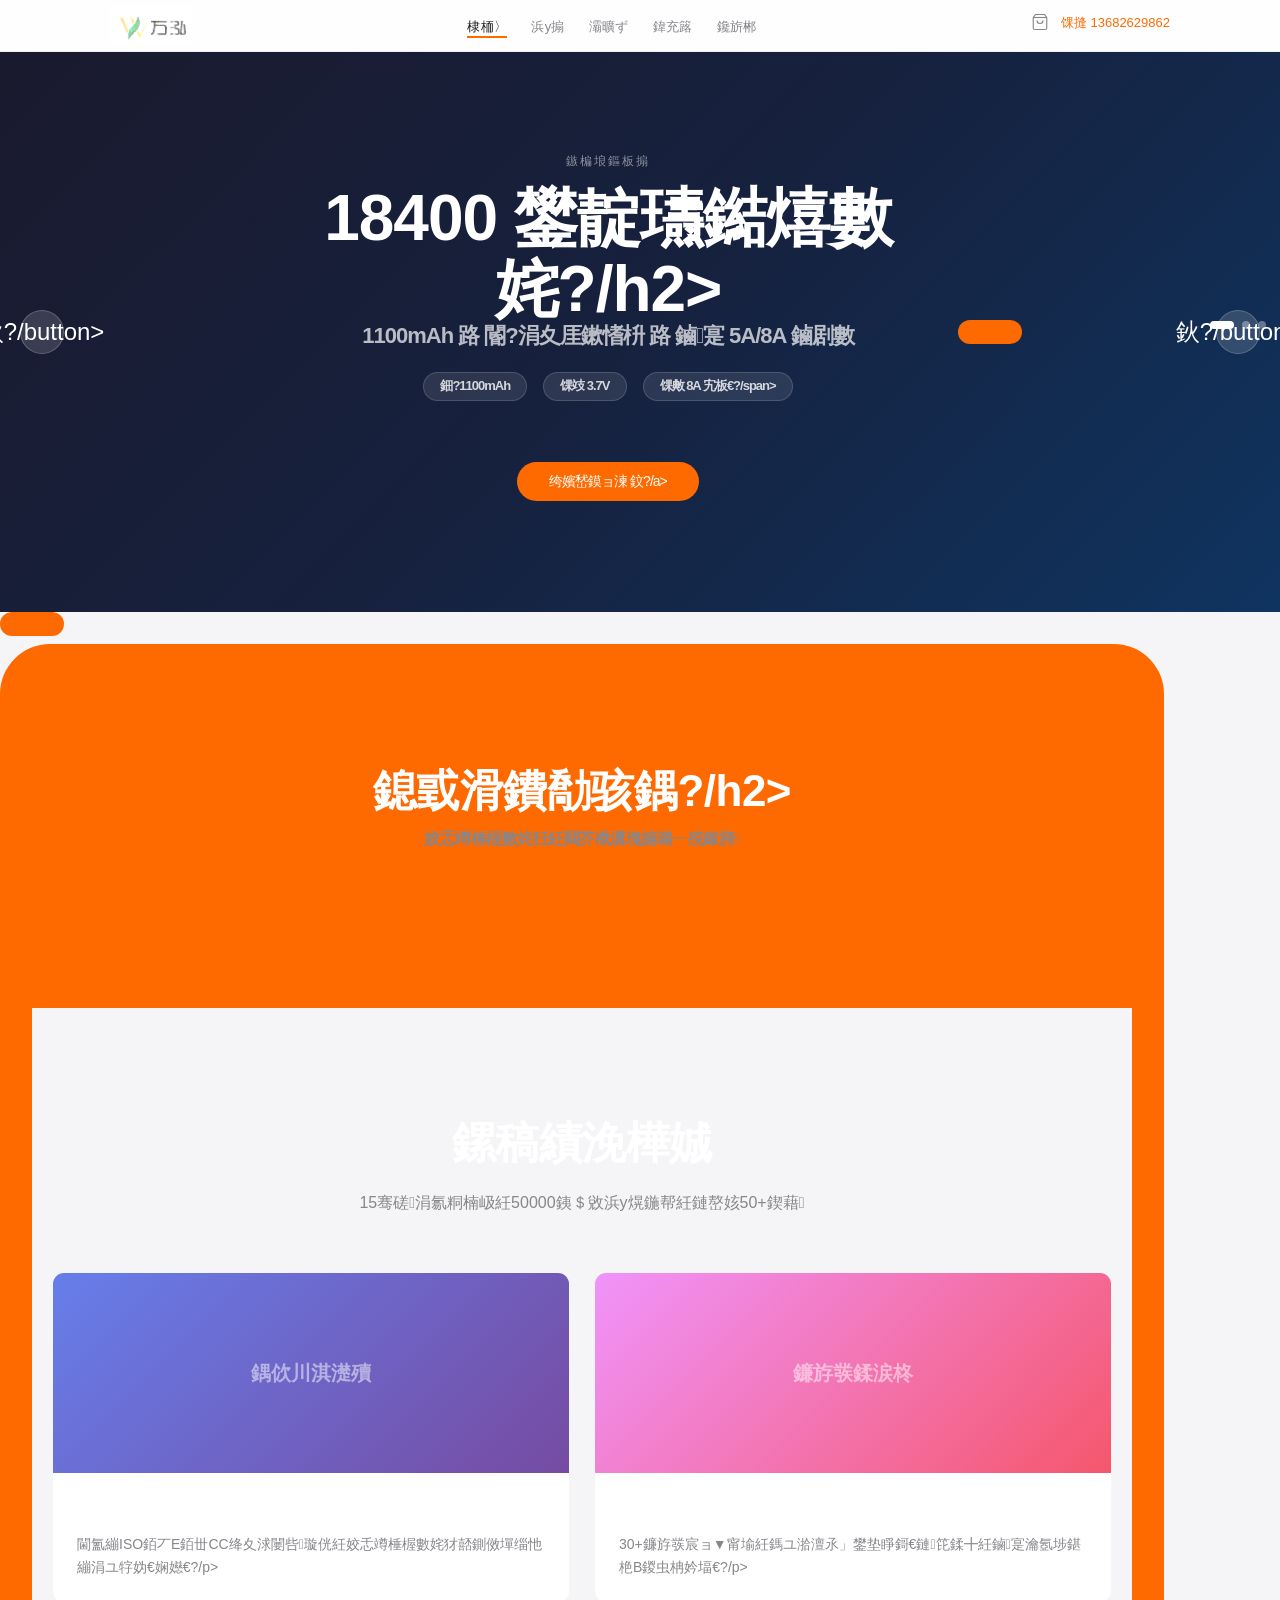
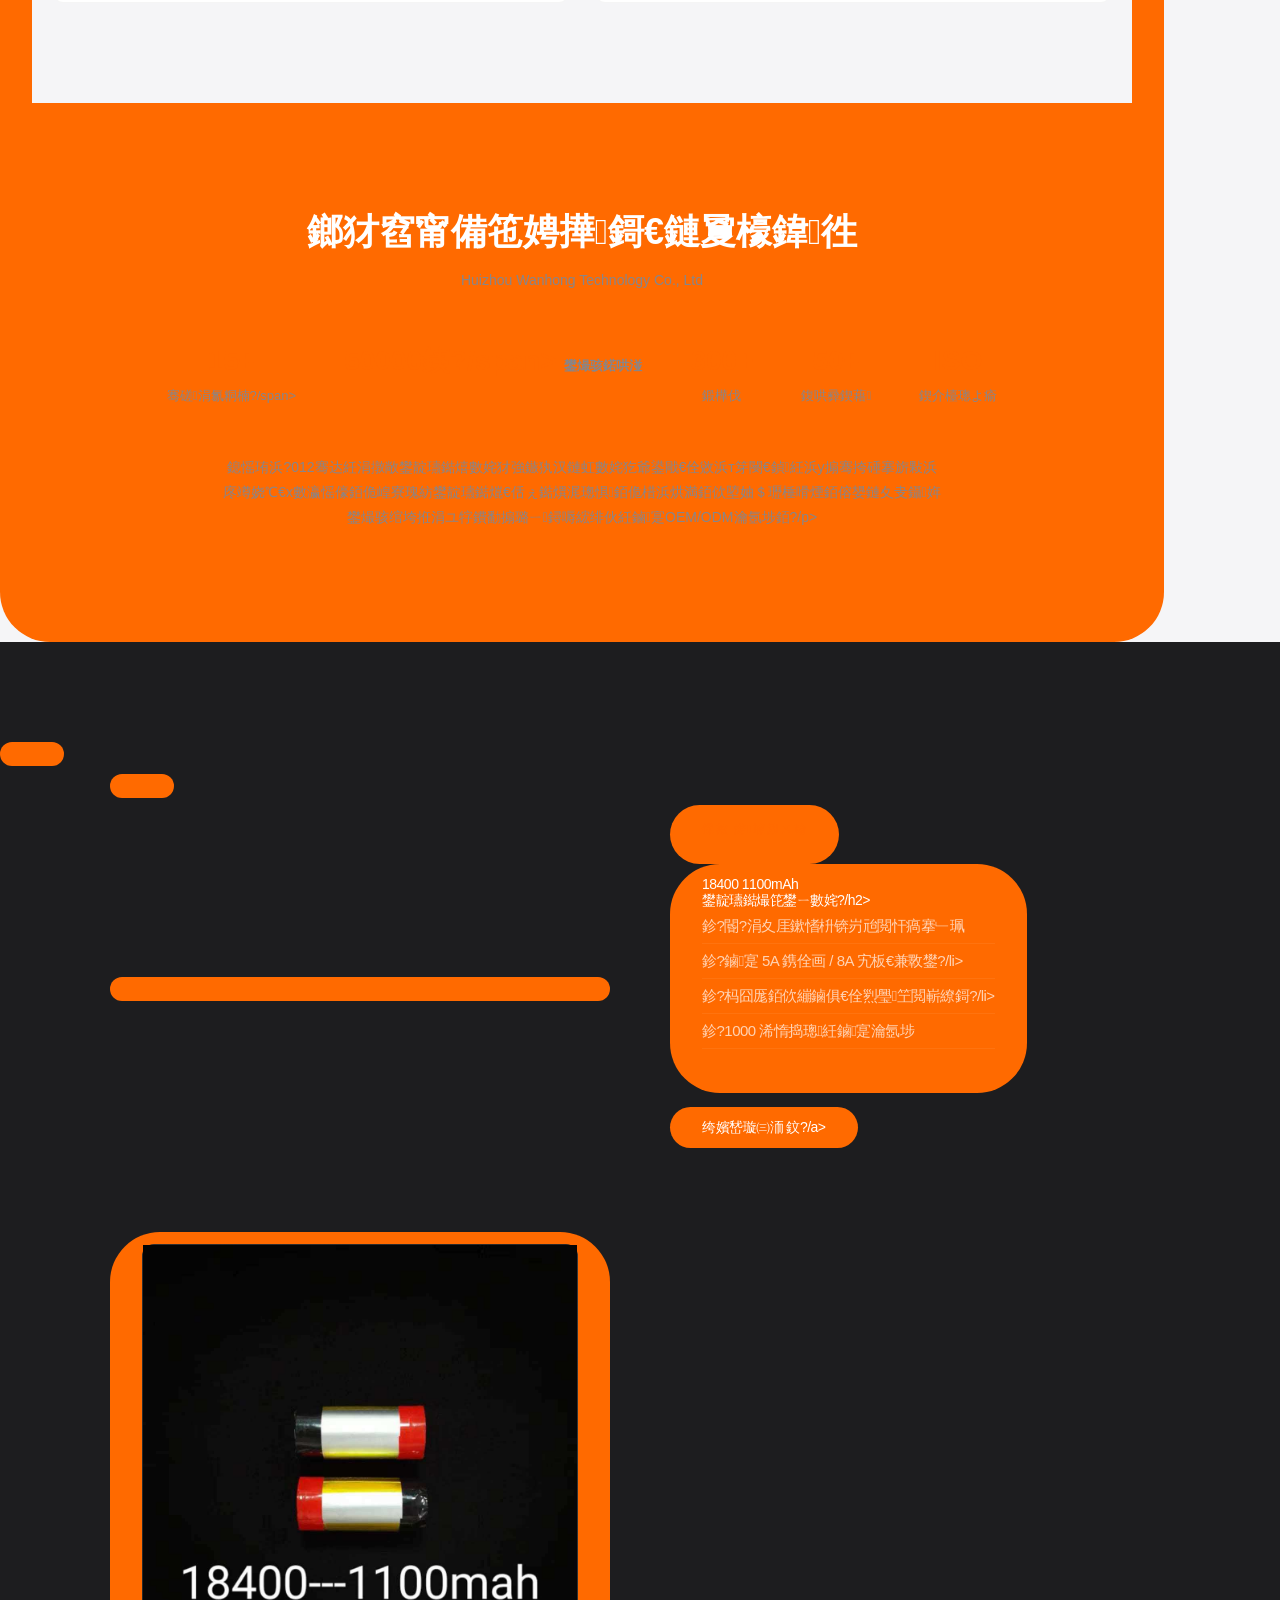
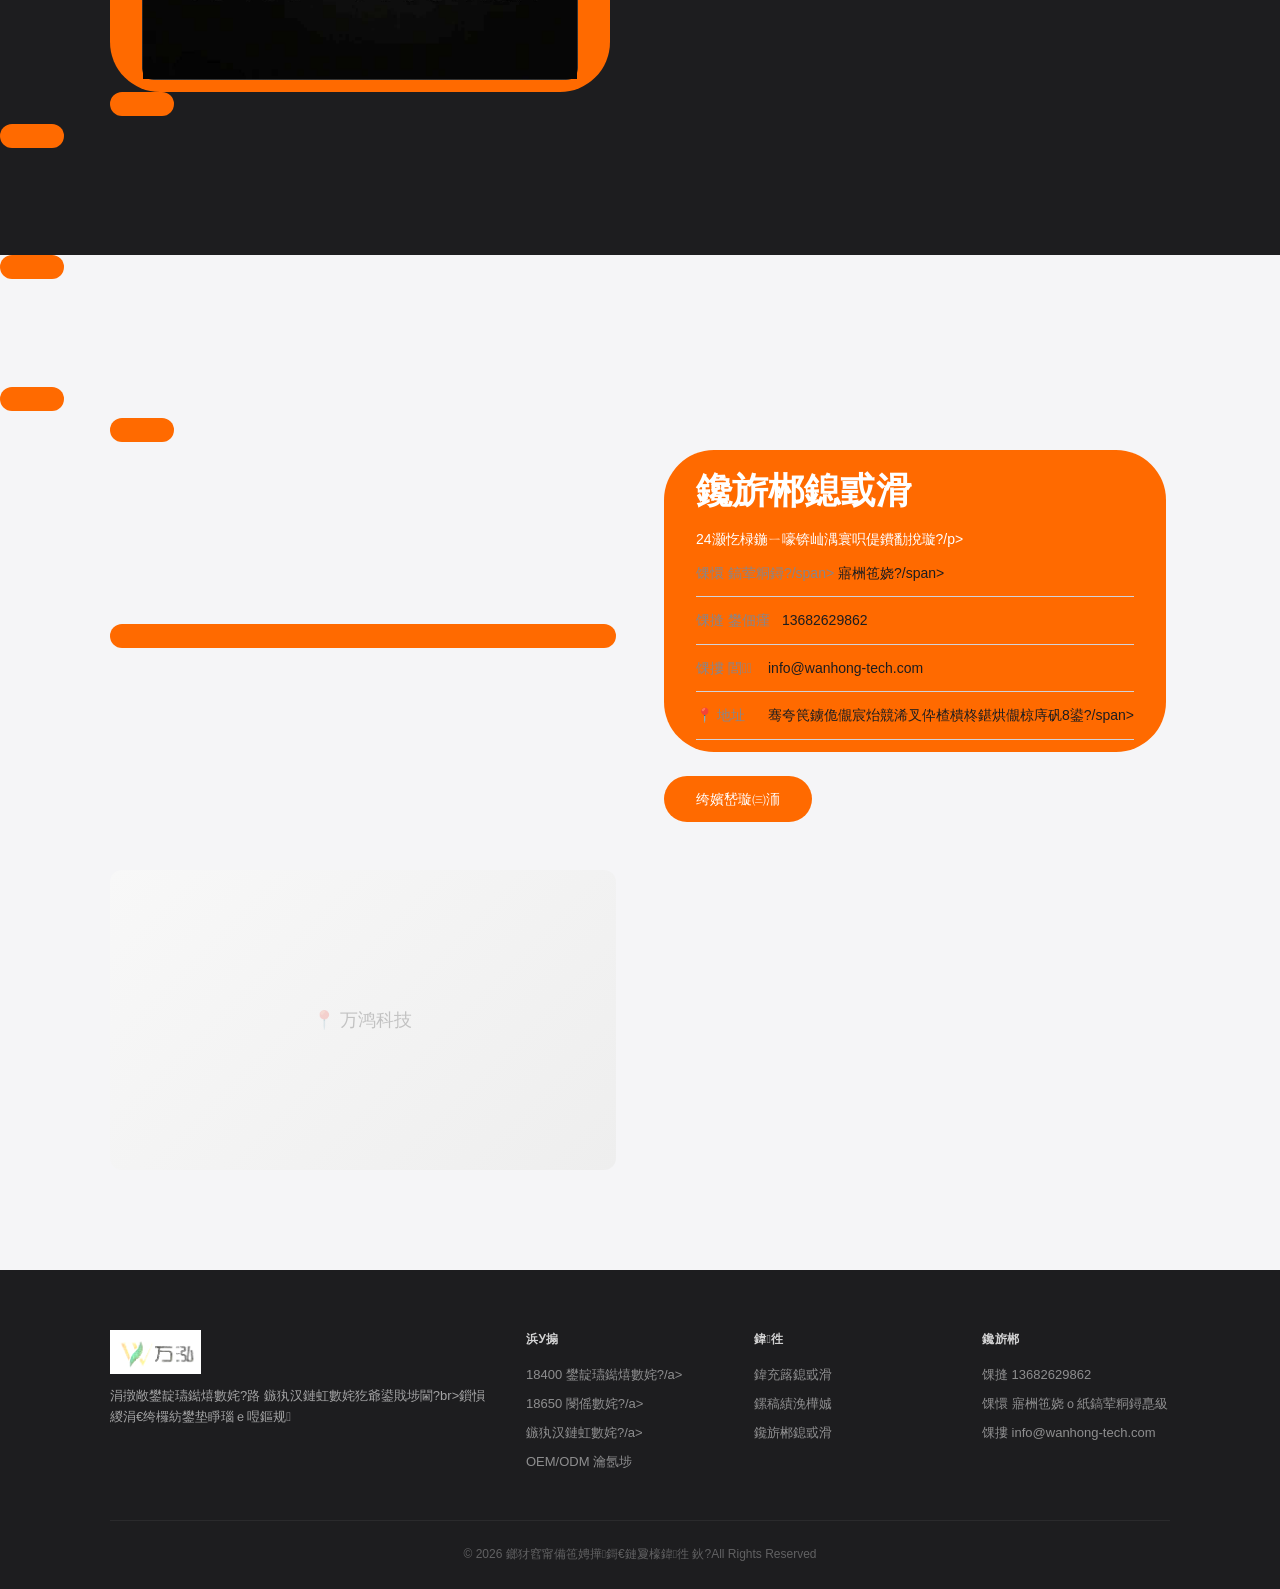
==== commit 5d39f803: "?? ??????,???????????" ====
--- a/index.html
+++ b/index.html
@@ -1,4 +1,4 @@
-<!DOCTYPE html>
+﻿<!DOCTYPE html>
 <html lang="zh-CN">
 <head>
     <meta charset="UTF-8">
@@ -15,7 +15,7 @@
     <nav class="nav">
         <div class="nav-inner">
             <a href="#" class="nav-logo">
-                <img src="assets/logo.png" alt="涓囨硴绉戞妧" class="nav-logo-img">
+                <img src="assets/logo.png" alt="万鸿科技" class="nav-logo-img">
             </a>
             <ul class="nav-menu">
                 <li><a href="#" class="active">棣栭〉</a></li>
@@ -218,13 +218,13 @@
                         <span class="contact-value">info@wanhong-tech.com</span>
                     </div>
                     <div class="contact-item">
-                        <span class="contact-label">馃搷 鍦板潃</span>
+                        <span class="contact-label">📍 地址</span>
                         <span class="contact-value">骞夸笢鐪佹儬宸炲競浠叉伜楂樻柊鍖烘儬椋庤矾8鍙?/span>
                     </div>
                     <a href="product-18400.html" class="contact-btn">绔嬪嵆璇㈢洏</a>
                 </div>
                 <div class="contact-map">
-                    <div class="map-placeholder">馃搷 涓囨硴绉戞妧</div>
+                    <div class="map-placeholder">📍 万鸿科技</div>
                 </div>
             </div>
         </div>
@@ -235,7 +235,7 @@
         <div class="container">
             <div class="footer-grid">
                 <div class="footer-brand">
-                    <img src="assets/logo.png" alt="涓囨硴绉戞妧" class="footer-logo-img">
+                    <img src="assets/logo.png" alt="万鸿科技" class="footer-logo-img">
                     <p>涓撴敞鐢靛瓙鐑熺數姹?路 鏃犱汉鏈虹數姹犵爺鍙戝埗閫?br>鎻愪緵涓€绔欏紡鐢垫睜瑙ｅ喅鏂规</p>
                 </div>
                 <div class="footer-col">
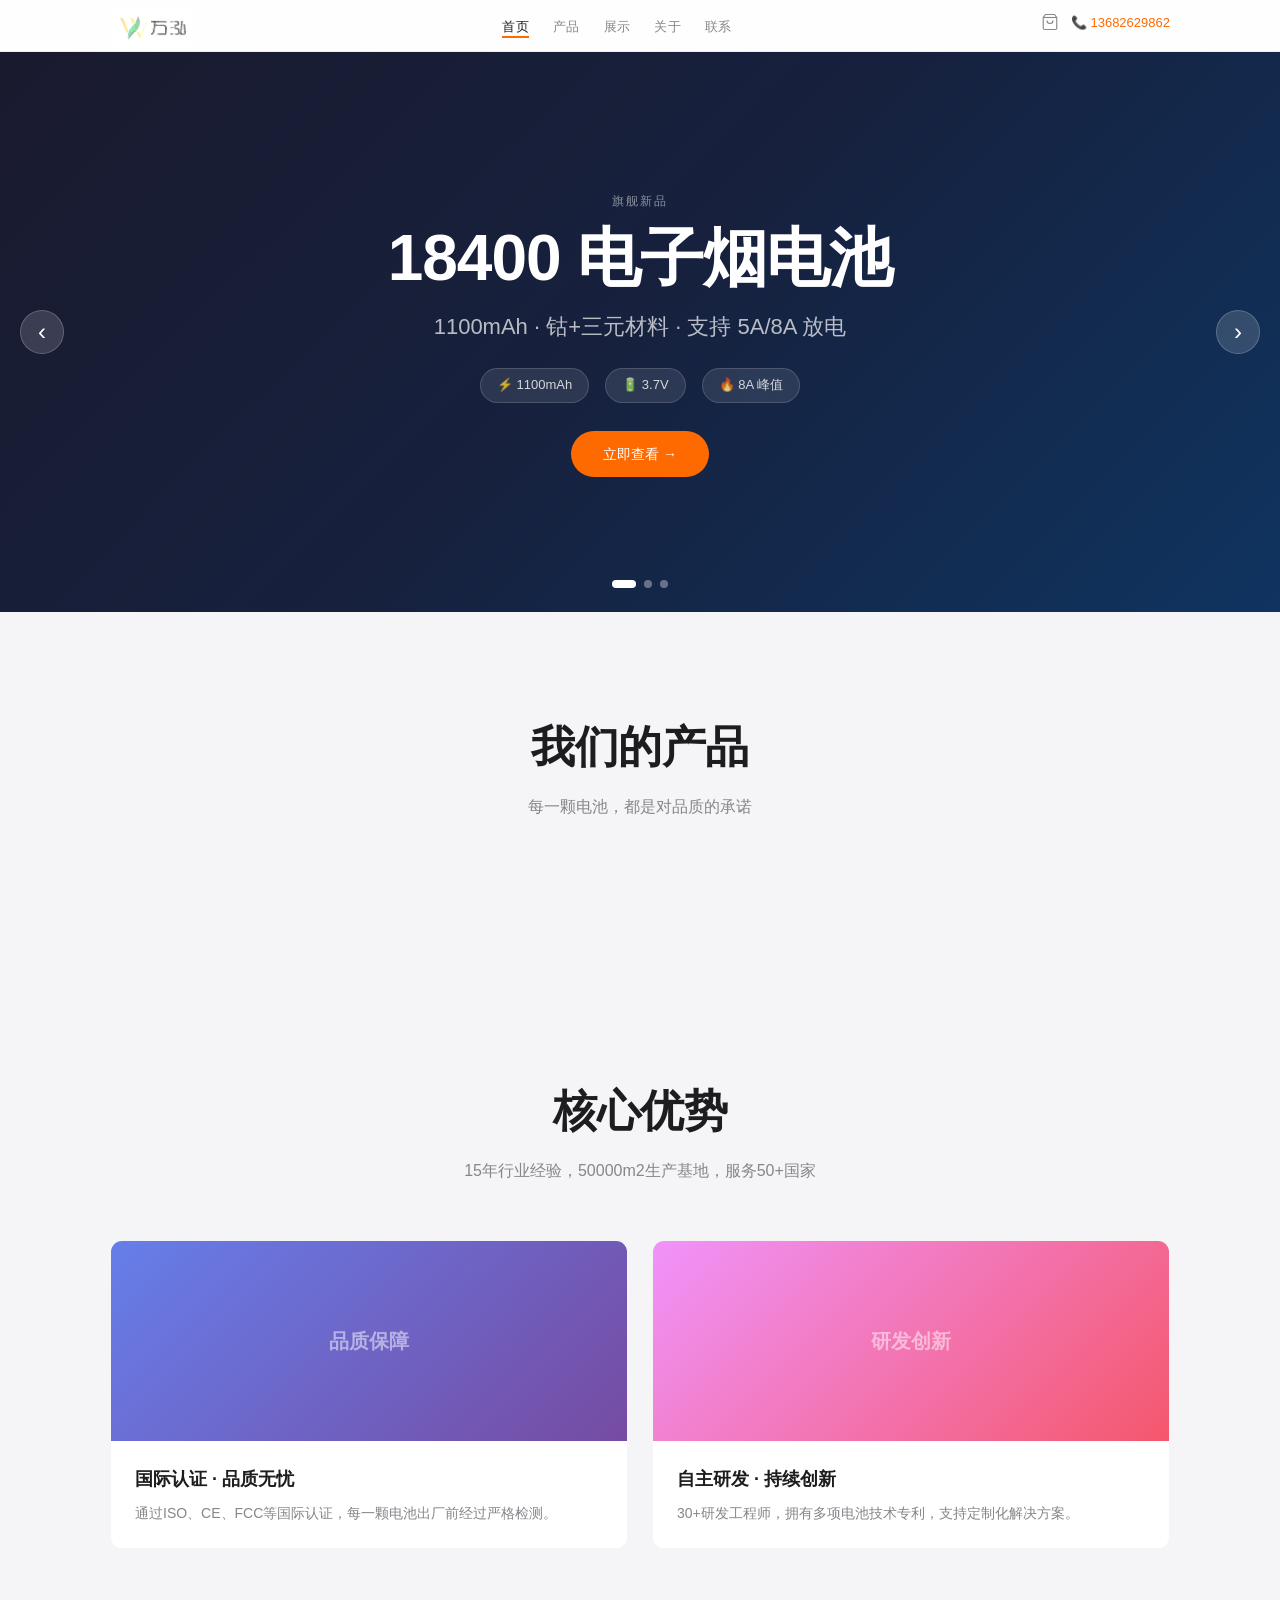
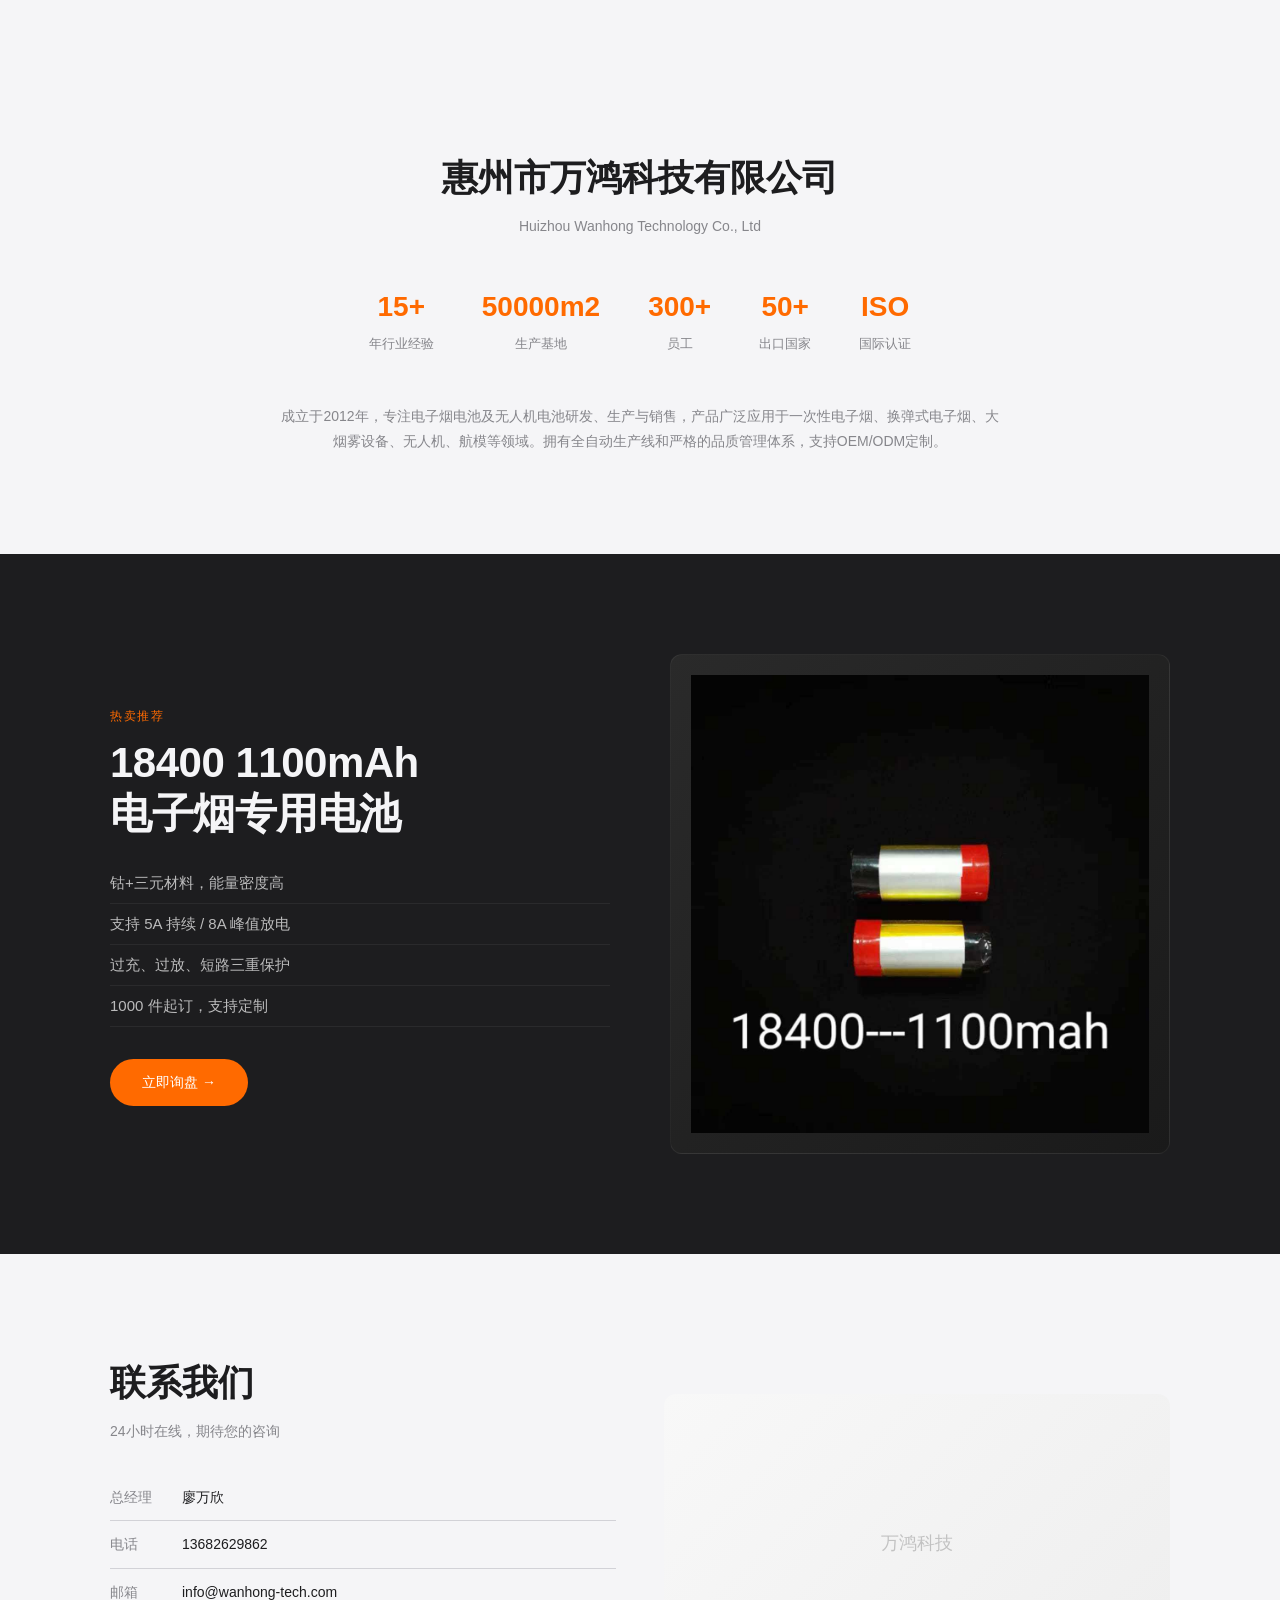
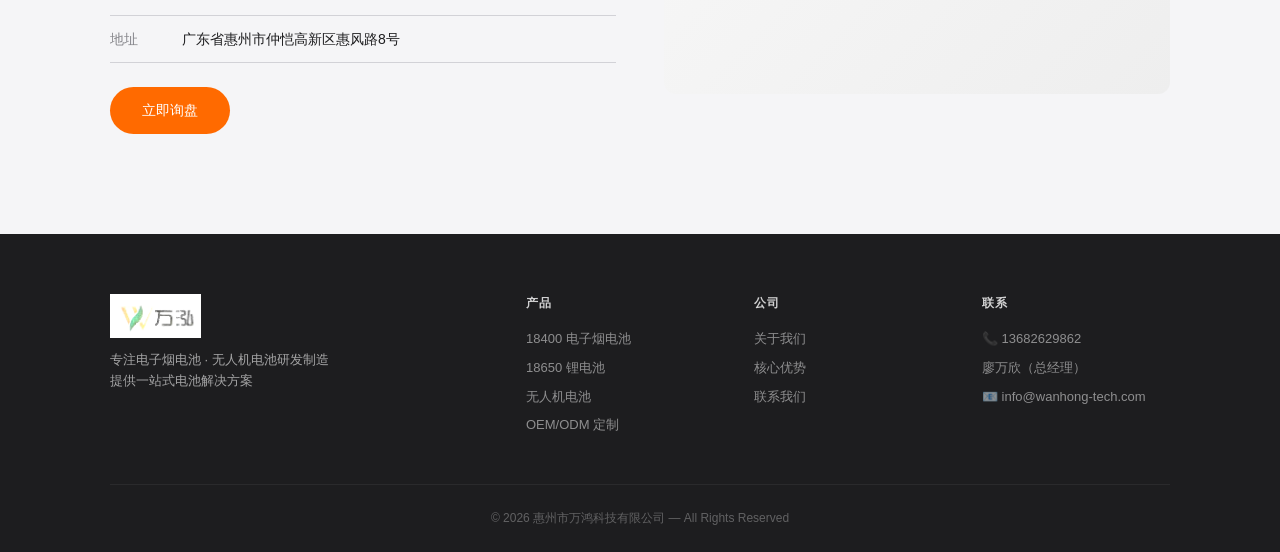
==== commit a62c20c4: "fix: correct UTF-8 encoding for index.html" ====
--- a/index.html
+++ b/index.html
@@ -1,9 +1,9 @@
-﻿<!DOCTYPE html>
+<!DOCTYPE html>
 <html lang="zh-CN">
 <head>
     <meta charset="UTF-8">
     <meta name="viewport" content="width=device-width, initial-scale=1.0">
-    <title>鎯犲窞甯備竾娉撶鎶€鏈夐檺鍏徃 鈥?涓撲笟鐢靛瓙鐑熺數姹?路 鏃犱汉鏈虹數姹犲埗閫犲晢</title>
+    <title>惠州市万鸿科技有限公司 — 专业电子烟电池 · 无人机电池制造商</title>
     <link rel="preconnect" href="https://fonts.googleapis.com">
     <link rel="preconnect" href="https://fonts.gstatic.com" crossorigin>
     <link href="https://fonts.googleapis.com/css2?family=Inter:wght@300;400;500;600;700&display=swap" rel="stylesheet">
@@ -18,41 +18,41 @@
                 <img src="assets/logo.png" alt="万鸿科技" class="nav-logo-img">
             </a>
             <ul class="nav-menu">
-                <li><a href="#" class="active">棣栭〉</a></li>
-                <li><a href="#products">浜у搧</a></li>
-                <li><a href="#showcase">灞曠ず</a></li>
-                <li><a href="#about">鍏充簬</a></li>
-                <li><a href="#contact">鑱旂郴</a></li>
+                <li><a href="#" class="active">首页</a></li>
+                <li><a href="#products">产品</a></li>
+                <li><a href="#showcase">展示</a></li>
+                <li><a href="#about">关于</a></li>
+                <li><a href="#contact">联系</a></li>
             </ul>
             <div class="nav-actions">
                 <a href="cart.html" class="nav-action" style="position:relative;">
                     <svg viewBox="0 0 24 24" fill="none" stroke="currentColor" stroke-width="1.5" width="20" height="20"><path d="M6 2L3 6v14a2 2 0 002 2h14a2 2 0 002-2V6l-3-4z"/><line x1="3" y1="6" x2="21" y2="6"/><path d="M16 10a4 4 0 01-8 0"/></svg>
                     <span id="cartBadge" style="position:absolute;top:-6px;right:-8px;background:#FF6A00;color:#fff;font-size:10px;font-weight:600;width:18px;height:18px;border-radius:50%;display:none;align-items:center;justify-content:center;">0</span>
                 </a>
-                <a href="tel:13682629862" class="nav-action" style="font-size:13px;color:var(--orange);font-weight:500;">馃摓 13682629862</a>
-            </div>
-            <button class="nav-toggle" aria-label="鑿滃崟">
+                <a href="tel:13682629862" class="nav-action" style="font-size:13px;color:var(--orange);font-weight:500;">📞 13682629862</a>
+            </div>
+            <button class="nav-toggle" aria-label="菜单">
                 <span></span><span></span>
             </button>
         </div>
     </nav>
 
-    <!-- ===== Hero Carousel (澶氫骇鍝佸睍绀轰綅) ===== -->
+    <!-- ===== Hero Carousel ===== -->
     <section class="hero">
         <div class="carousel" id="carousel">
             <!-- Slide 1 -->
             <div class="carousel-slide active">
                 <div class="carousel-bg" style="background: linear-gradient(135deg, #1a1a2e 0%, #16213e 50%, #0f3460 100%);">
                     <div class="carousel-content">
-                        <span class="carousel-tag">鏃楄埌鏂板搧</span>
-                        <h2 class="carousel-title">18400 鐢靛瓙鐑熺數姹?/h2>
-                        <p class="carousel-desc">1100mAh 路 閽?涓夊厓鏉愭枡 路 鏀寔 5A/8A 鏀剧數</p>
+                        <span class="carousel-tag">旗舰新品</span>
+                        <h2 class="carousel-title">18400 电子烟电池</h2>
+                        <p class="carousel-desc">1100mAh · 钴+三元材料 · 支持 5A/8A 放电</p>
                         <div class="carousel-specs">
-                            <span class="carousel-spec">鈿?1100mAh</span>
-                            <span class="carousel-spec">馃攱 3.7V</span>
-                            <span class="carousel-spec">馃敟 8A 宄板€?/span>
+                            <span class="carousel-spec">⚡ 1100mAh</span>
+                            <span class="carousel-spec">🔋 3.7V</span>
+                            <span class="carousel-spec">🔥 8A 峰值</span>
                         </div>
-                        <a href="product.html?id=18400" class="hero-btn">绔嬪嵆鏌ョ湅 鈫?/a>
+                        <a href="product.html?id=18400" class="hero-btn">立即查看 →</a>
                     </div>
                 </div>
             </div>
@@ -60,15 +60,15 @@
             <div class="carousel-slide">
                 <div class="carousel-bg" style="background: linear-gradient(135deg, #2d1b00 0%, #4a2800 50%, #6b3a00 100%);">
                     <div class="carousel-content">
-                        <span class="carousel-tag">楂樺€嶇巼绯诲垪</span>
-                        <h2 class="carousel-title">澶у姛鐜囩數瀛愮儫鐢垫睜</h2>
-                        <p class="carousel-desc">21700 路 26650 路 鎸佺画鏀剧數 40A+</p>
+                        <span class="carousel-tag">高倍率系列</span>
+                        <h2 class="carousel-title">大功率电子烟电池</h2>
+                        <p class="carousel-desc">21700 · 26650 · 持续放电 40A+</p>
                         <div class="carousel-specs">
-                            <span class="carousel-spec">鈿?4000mAh</span>
-                            <span class="carousel-spec">馃攱 21700</span>
-                            <span class="carousel-spec">馃敟 40A 鏀剧數</span>
+                            <span class="carousel-spec">⚡ 4000mAh</span>
+                            <span class="carousel-spec">🔋 21700</span>
+                            <span class="carousel-spec">🔥 40A 放电</span>
                         </div>
-                        <a href="product.html?id=18650" class="hero-btn">鎺㈢储绯诲垪 鈫?/a>
+                        <a href="product.html?id=18650" class="hero-btn">探索系列 →</a>
                     </div>
                 </div>
             </div>
@@ -76,21 +76,21 @@
             <div class="carousel-slide">
                 <div class="carousel-bg" style="background: linear-gradient(135deg, #001529 0%, #003153 50%, #004770 100%);">
                     <div class="carousel-content">
-                        <span class="carousel-tag">鏃犱汉鏈鸿兘婧?/span>
-                        <h2 class="carousel-title">鏃犱汉鏈烘櫤鑳界數姹?/h2>
-                        <p class="carousel-desc">11.4V 路 4200mAh 路 鏅鸿兘BMS绠＄悊 路 缁埅鏃犲咖</p>
+                        <span class="carousel-tag">无人机能源</span>
+                        <h2 class="carousel-title">无人机智能电池</h2>
+                        <p class="carousel-desc">11.4V · 4200mAh · 智能BMS管理 · 续航无忧</p>
                         <div class="carousel-specs">
-                            <span class="carousel-spec">鈿?4200mAh</span>
-                            <span class="carousel-spec">馃攱 11.4V</span>
-                            <span class="carousel-spec">馃殎 鏃犱汉鏈?/span>
+                            <span class="carousel-spec">⚡ 4200mAh</span>
+                            <span class="carousel-spec">🔋 11.4V</span>
+                            <span class="carousel-spec">🚁 无人机</span>
                         </div>
-                        <a href="product.html?id=drone" class="hero-btn">鎺㈢储绯诲垪 鈫?/a>
+                        <a href="product.html?id=drone" class="hero-btn">探索系列 →</a>
                     </div>
                 </div>
             </div>
             <!-- Carousel Controls -->
-            <button class="carousel-btn carousel-prev" onclick="prevSlide()">鈥?/button>
-            <button class="carousel-btn carousel-next" onclick="nextSlide()">鈥?/button>
+            <button class="carousel-btn carousel-prev" onclick="prevSlide()">‹</button>
+            <button class="carousel-btn carousel-next" onclick="nextSlide()">›</button>
             <div class="carousel-dots" id="carouselDots">
                 <span class="dot active" onclick="goSlide(0)"></span>
                 <span class="dot" onclick="goSlide(1)"></span>
@@ -99,42 +99,43 @@
         </div>
     </section>
 
-    <!-- ===== Products Section (浜у搧灞曠ず浣?2) ===== -->
+    <!-- ===== Products Section ===== -->
     <section class="section" id="products">
         <div class="container">
             <div class="section-header">
-                <h2>鎴戜滑鐨勪骇鍝?/h2>
-                <p>姣忎竴棰楃數姹狅紝閮芥槸瀵瑰搧璐ㄧ殑鎵胯</p>
+                <h2>我们的产品</h2>
+                <p>每一颗电池，都是对品质的承诺</p>
             </div>
             <div class="product-showcase" id="productShowcase">
                 <!-- Dynamically loaded from data/products.json -->
-        </div>
-    </section>
-
-    <!-- ===== Showcase Section (灞曠ず浣?3 鈥?鍙屽垪澶у浘) ===== -->
+            </div>
+        </div>
+    </section>
+
+    <!-- ===== Showcase Section ===== -->
     <section class="section section-gray" id="showcase">
         <div class="container">
             <div class="section-header">
-                <h2>鏍稿績浼樺娍</h2>
-                <p>15骞磋涓氱粡楠岋紝50000銕＄敓浜у熀鍦帮紝鏈嶅姟50+鍥藉</p>
+                <h2>核心优势</h2>
+                <p>15年行业经验，50000m2生产基地，服务50+国家</p>
             </div>
             <div class="showcase-grid">
                 <div class="showcase-card">
                     <div class="showcase-card-img">
-                        <div class="sc-placeholder" style="background:linear-gradient(135deg,#667eea,#764ba2);">鍝佽川淇濋殰</div>
+                        <div class="sc-placeholder" style="background:linear-gradient(135deg,#667eea,#764ba2);">品质保障</div>
                     </div>
                     <div class="showcase-card-text">
-                        <h3>鍥介檯璁よ瘉 路 鍝佽川鏃犲咖</h3>
-                        <p>閫氳繃ISO銆丆E銆丗CC绛夊浗闄呰璇侊紝姣忎竴棰楃數姹犲嚭鍘傚墠缁忚繃涓ユ牸妫€娴嬨€?/p>
+                        <h3>国际认证 · 品质无忧</h3>
+                        <p>通过ISO、CE、FCC等国际认证，每一颗电池出厂前经过严格检测。</p>
                     </div>
                 </div>
                 <div class="showcase-card">
                     <div class="showcase-card-img">
-                        <div class="sc-placeholder" style="background:linear-gradient(135deg,#f093fb,#f5576c);">鐮斿彂鍒涙柊</div>
+                        <div class="sc-placeholder" style="background:linear-gradient(135deg,#f093fb,#f5576c);">研发创新</div>
                     </div>
                     <div class="showcase-card-text">
-                        <h3>鑷富鐮斿彂 路 鎸佺画鍒涙柊</h3>
-                        <p>30+鐮斿彂宸ョ▼甯堬紝鎷ユ湁澶氶」鐢垫睜鎶€鏈笓鍒╋紝鏀寔瀹氬埗鍖栬В鍐虫柟妗堛€?/p>
+                        <h3>自主研发 · 持续创新</h3>
+                        <p>30+研发工程师，拥有多项电池技术专利，支持定制化解决方案。</p>
                     </div>
                 </div>
             </div>
@@ -145,33 +146,33 @@
     <section class="section" id="about">
         <div class="container">
             <div class="about-header">
-                <h2>鎯犲窞甯備竾娉撶鎶€鏈夐檺鍏徃</h2>
+                <h2>惠州市万鸿科技有限公司</h2>
                 <p>Huizhou Wanhong Technology Co., Ltd</p>
             </div>
             <div class="stats-row">
                 <div class="stat-item">
                     <span class="stat-num">15+</span>
-                    <span class="stat-label">骞磋涓氱粡楠?/span>
-                </div>
-                <div class="stat-item">
-                    <span class="stat-num">50000銕?/span>
-                    <span class="stat-label">鐢熶骇鍩哄湴</span>
+                    <span class="stat-label">年行业经验</span>
+                </div>
+                <div class="stat-item">
+                    <span class="stat-num">50000m2</span>
+                    <span class="stat-label">生产基地</span>
                 </div>
                 <div class="stat-item">
                     <span class="stat-num">300+</span>
-                    <span class="stat-label">鍛樺伐</span>
+                    <span class="stat-label">员工</span>
                 </div>
                 <div class="stat-item">
                     <span class="stat-num">50+</span>
-                    <span class="stat-label">鍑哄彛鍥藉</span>
+                    <span class="stat-label">出口国家</span>
                 </div>
                 <div class="stat-item">
                     <span class="stat-num">ISO</span>
-                    <span class="stat-label">鍥介檯璁よ瘉</span>
+                    <span class="stat-label">国际认证</span>
                 </div>
             </div>
             <div class="about-desc">
-                <p>鎴愮珛浜?012骞达紝涓撴敞鐢靛瓙鐑熺數姹犲強鏃犱汉鏈虹數姹犵爺鍙戙€佺敓浜т笌閿€鍞紝浜у搧骞挎硾搴旂敤浜庝竴娆℃€х數瀛愮儫銆佹崲寮瑰紡鐢靛瓙鐑熴€佸ぇ鐑熼浘璁惧銆佹棤浜烘満銆佽埅妯＄瓑棰嗗煙銆傛嫢鏈夊叏鑷姩鐢熶骇绾垮拰涓ユ牸鐨勫搧璐ㄧ鐞嗕綋绯伙紝鏀寔OEM/ODM瀹氬埗銆?/p>
+                <p>成立于2012年，专注电子烟电池及无人机电池研发、生产与销售，产品广泛应用于一次性电子烟、换弹式电子烟、大烟雾设备、无人机、航模等领域。拥有全自动生产线和严格的品质管理体系，支持OEM/ODM定制。</p>
             </div>
         </div>
     </section>
@@ -181,18 +182,18 @@
         <div class="container">
             <div class="featured-product">
                 <div class="featured-info">
-                    <span class="featured-tag">馃敟 鐑崠鎺ㄨ崘</span>
-                    <h2>18400 1100mAh<br>鐢靛瓙鐑熶笓鐢ㄧ數姹?/h2>
+                    <span class="featured-tag">热卖推荐</span>
+                    <h2>18400 1100mAh<br>电子烟专用电池</h2>
                     <ul class="featured-list">
-                        <li>鉁?閽?涓夊厓鏉愭枡锛岃兘閲忓瘑搴﹂珮</li>
-                        <li>鉁?鏀寔 5A 鎸佺画 / 8A 宄板€兼斁鐢?/li>
-                        <li>鉁?杩囧厖銆佽繃鏀俱€佺煭璺笁閲嶄繚鎶?/li>
-                        <li>鉁?1000 浠惰捣璁紝鏀寔瀹氬埗</li>
-                    </ul>
-                    <a href="product-18400.html" class="featured-btn">绔嬪嵆璇㈢洏 鈫?/a>
+                        <li>钴+三元材料，能量密度高</li>
+                        <li>支持 5A 持续 / 8A 峰值放电</li>
+                        <li>过充、过放、短路三重保护</li>
+                        <li>1000 件起订，支持定制</li>
+                    </ul>
+                    <a href="product-18400.html" class="featured-btn">立即询盘 →</a>
                 </div>
                 <div class="featured-visual">
-                    <img src="assets/product-18400.jpg" alt="18400 鐢靛瓙鐑熺數姹? style="width:100%;height:100%;object-fit:contain;border-radius:12px;padding:20px;">
+                    <img src="assets/product-18400.jpg" alt="18400 电子烟电池" style="width:100%;height:100%;object-fit:contain;border-radius:12px;padding:20px;">
                 </div>
             </div>
         </div>
@@ -203,28 +204,28 @@
         <div class="container">
             <div class="contact-wrap">
                 <div class="contact-info">
-                    <h2>鑱旂郴鎴戜滑</h2>
-                    <p>24灏忔椂鍦ㄧ嚎锛屾湡寰呮偍鐨勫挩璇?/p>
-                    <div class="contact-item">
-                        <span class="contact-label">馃懁 鎬荤粡鐞?/span>
-                        <span class="contact-value">寤栦竾娆?/span>
-                    </div>
-                    <div class="contact-item">
-                        <span class="contact-label">馃摓 鐢佃瘽</span>
+                    <h2>联系我们</h2>
+                    <p>24小时在线，期待您的咨询</p>
+                    <div class="contact-item">
+                        <span class="contact-label">总经理</span>
+                        <span class="contact-value">廖万欣</span>
+                    </div>
+                    <div class="contact-item">
+                        <span class="contact-label">电话</span>
                         <span class="contact-value">13682629862</span>
                     </div>
                     <div class="contact-item">
-                        <span class="contact-label">馃摟 閭</span>
+                        <span class="contact-label">邮箱</span>
                         <span class="contact-value">info@wanhong-tech.com</span>
                     </div>
                     <div class="contact-item">
-                        <span class="contact-label">📍 地址</span>
-                        <span class="contact-value">骞夸笢鐪佹儬宸炲競浠叉伜楂樻柊鍖烘儬椋庤矾8鍙?/span>
-                    </div>
-                    <a href="product-18400.html" class="contact-btn">绔嬪嵆璇㈢洏</a>
+                        <span class="contact-label">地址</span>
+                        <span class="contact-value">广东省惠州市仲恺高新区惠风路8号</span>
+                    </div>
+                    <a href="product-18400.html" class="contact-btn">立即询盘</a>
                 </div>
                 <div class="contact-map">
-                    <div class="map-placeholder">📍 万鸿科技</div>
+                    <div class="map-placeholder">万鸿科技</div>
                 </div>
             </div>
         </div>
@@ -236,36 +237,36 @@
             <div class="footer-grid">
                 <div class="footer-brand">
                     <img src="assets/logo.png" alt="万鸿科技" class="footer-logo-img">
-                    <p>涓撴敞鐢靛瓙鐑熺數姹?路 鏃犱汉鏈虹數姹犵爺鍙戝埗閫?br>鎻愪緵涓€绔欏紡鐢垫睜瑙ｅ喅鏂规</p>
+                    <p>专注电子烟电池 · 无人机电池研发制造<br>提供一站式电池解决方案</p>
                 </div>
                 <div class="footer-col">
-                    <h5>浜у搧</h5>
+                    <h5>产品</h5>
                     <ul>
-                        <li><a href="product.html?id=18400">18400 鐢靛瓙鐑熺數姹?/a></li>
-                        <li><a href="product.html?id=18650">18650 閿傜數姹?/a></li>
-                        <li><a href="product.html?id=drone">鏃犱汉鏈虹數姹?/a></li>
-                        <li><a href="#contact">OEM/ODM 瀹氬埗</a></li>
+                        <li><a href="product.html?id=18400">18400 电子烟电池</a></li>
+                        <li><a href="product.html?id=18650">18650 锂电池</a></li>
+                        <li><a href="product.html?id=drone">无人机电池</a></li>
+                        <li><a href="#contact">OEM/ODM 定制</a></li>
                     </ul>
                 </div>
                 <div class="footer-col">
-                    <h5>鍏徃</h5>
+                    <h5>公司</h5>
                     <ul>
-                        <li><a href="#about">鍏充簬鎴戜滑</a></li>
-                        <li><a href="#showcase">鏍稿績浼樺娍</a></li>
-                        <li><a href="#contact">鑱旂郴鎴戜滑</a></li>
+                        <li><a href="#about">关于我们</a></li>
+                        <li><a href="#showcase">核心优势</a></li>
+                        <li><a href="#contact">联系我们</a></li>
                     </ul>
                 </div>
                 <div class="footer-col">
-                    <h5>鑱旂郴</h5>
+                    <h5>联系</h5>
                     <ul>
-                        <li>馃摓 13682629862</li>
-                        <li>馃懁 寤栦竾娆ｏ紙鎬荤粡鐞嗭級</li>
-                        <li>馃摟 info@wanhong-tech.com</li>
+                        <li>📞 13682629862</li>
+                        <li>廖万欣（总经理）</li>
+                        <li>📧 info@wanhong-tech.com</li>
                     </ul>
                 </div>
             </div>
             <div class="footer-bottom">
-                <p>&copy; 2026 鎯犲窞甯備竾娉撶鎶€鏈夐檺鍏徃 鈥?All Rights Reserved</p>
+                <p>&copy; 2026 惠州市万鸿科技有限公司 — All Rights Reserved</p>
             </div>
         </div>
     </footer>
--- a/css/style.css
+++ b/css/style.css
@@ -1,5 +1,5 @@
-/* ============================================
-   惠州市万泓科技有限公司 — Apple-Inspired Design
+﻿/* ============================================
+   惠州市万鸿科技有限公司 — Apple-Inspired Design
    ============================================ */
 
 *, *::before, *::after { margin:0; padding:0; box-sizing:border-box; }
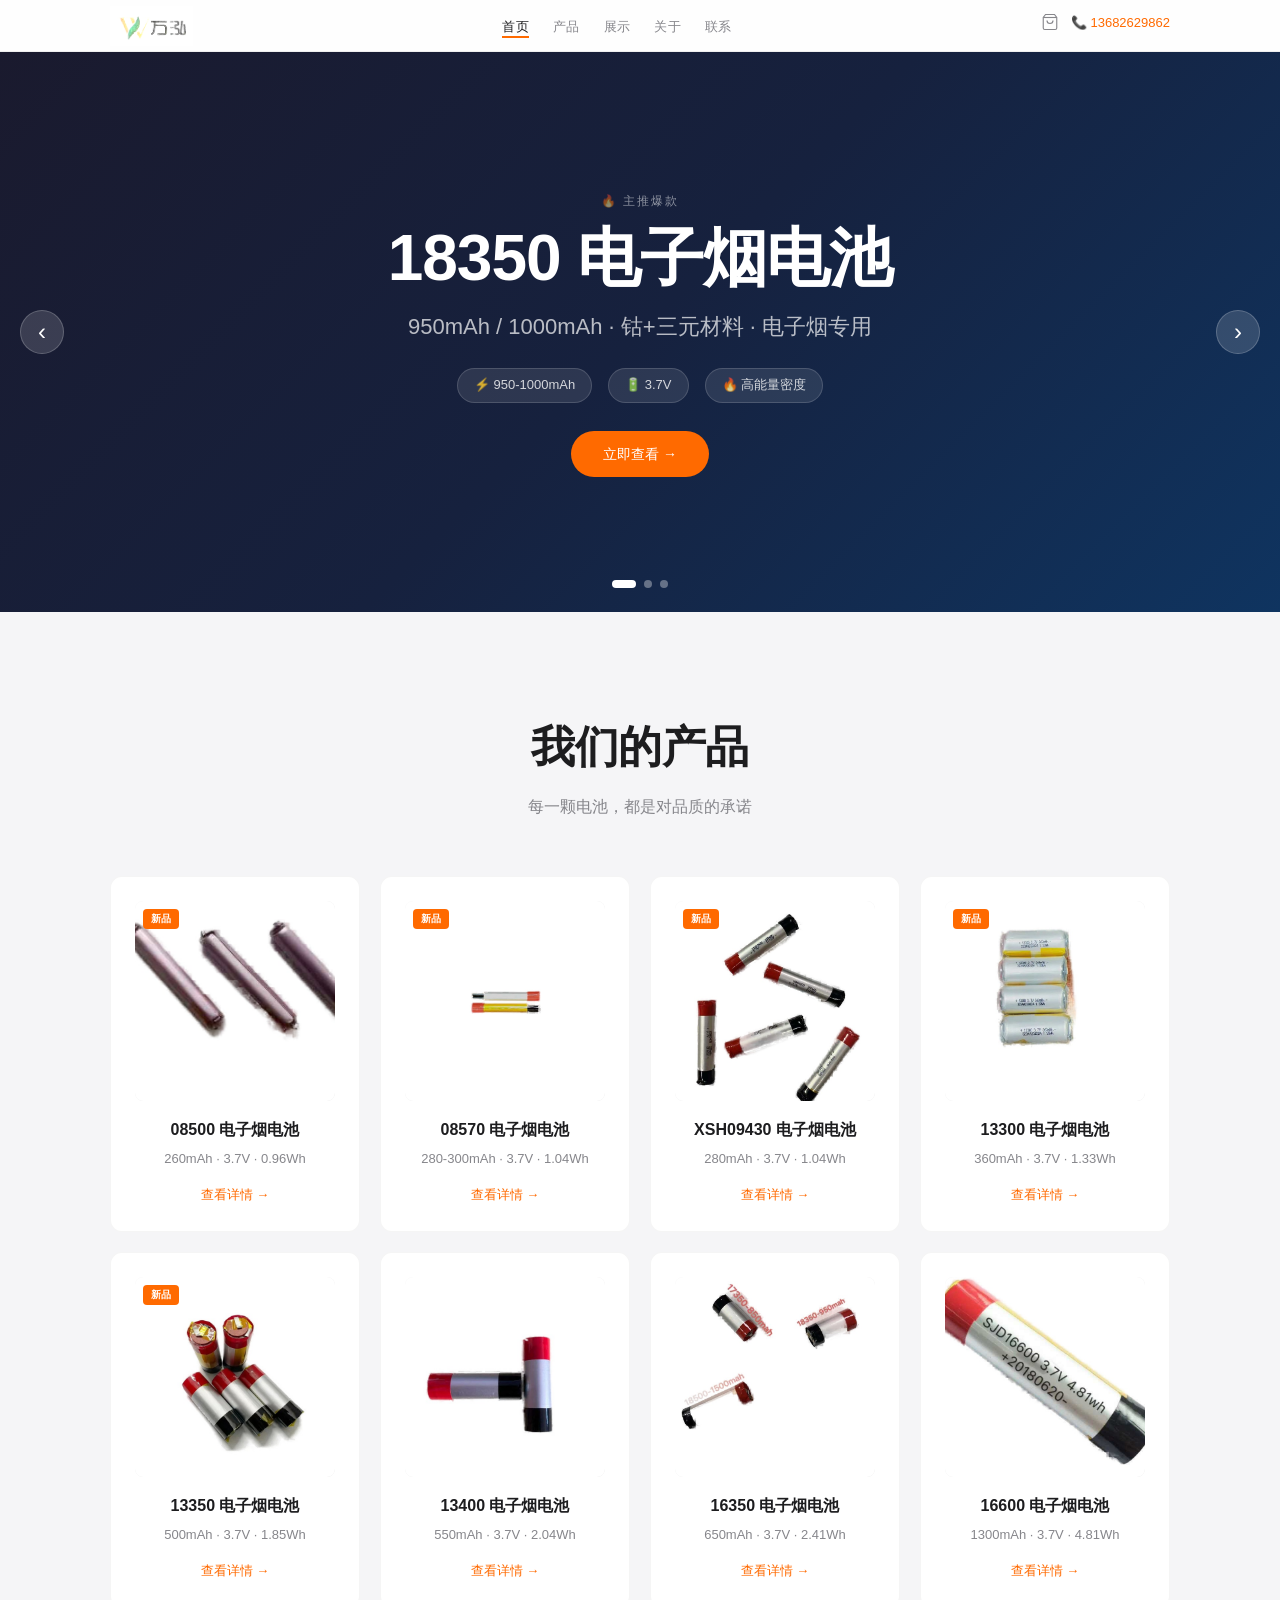
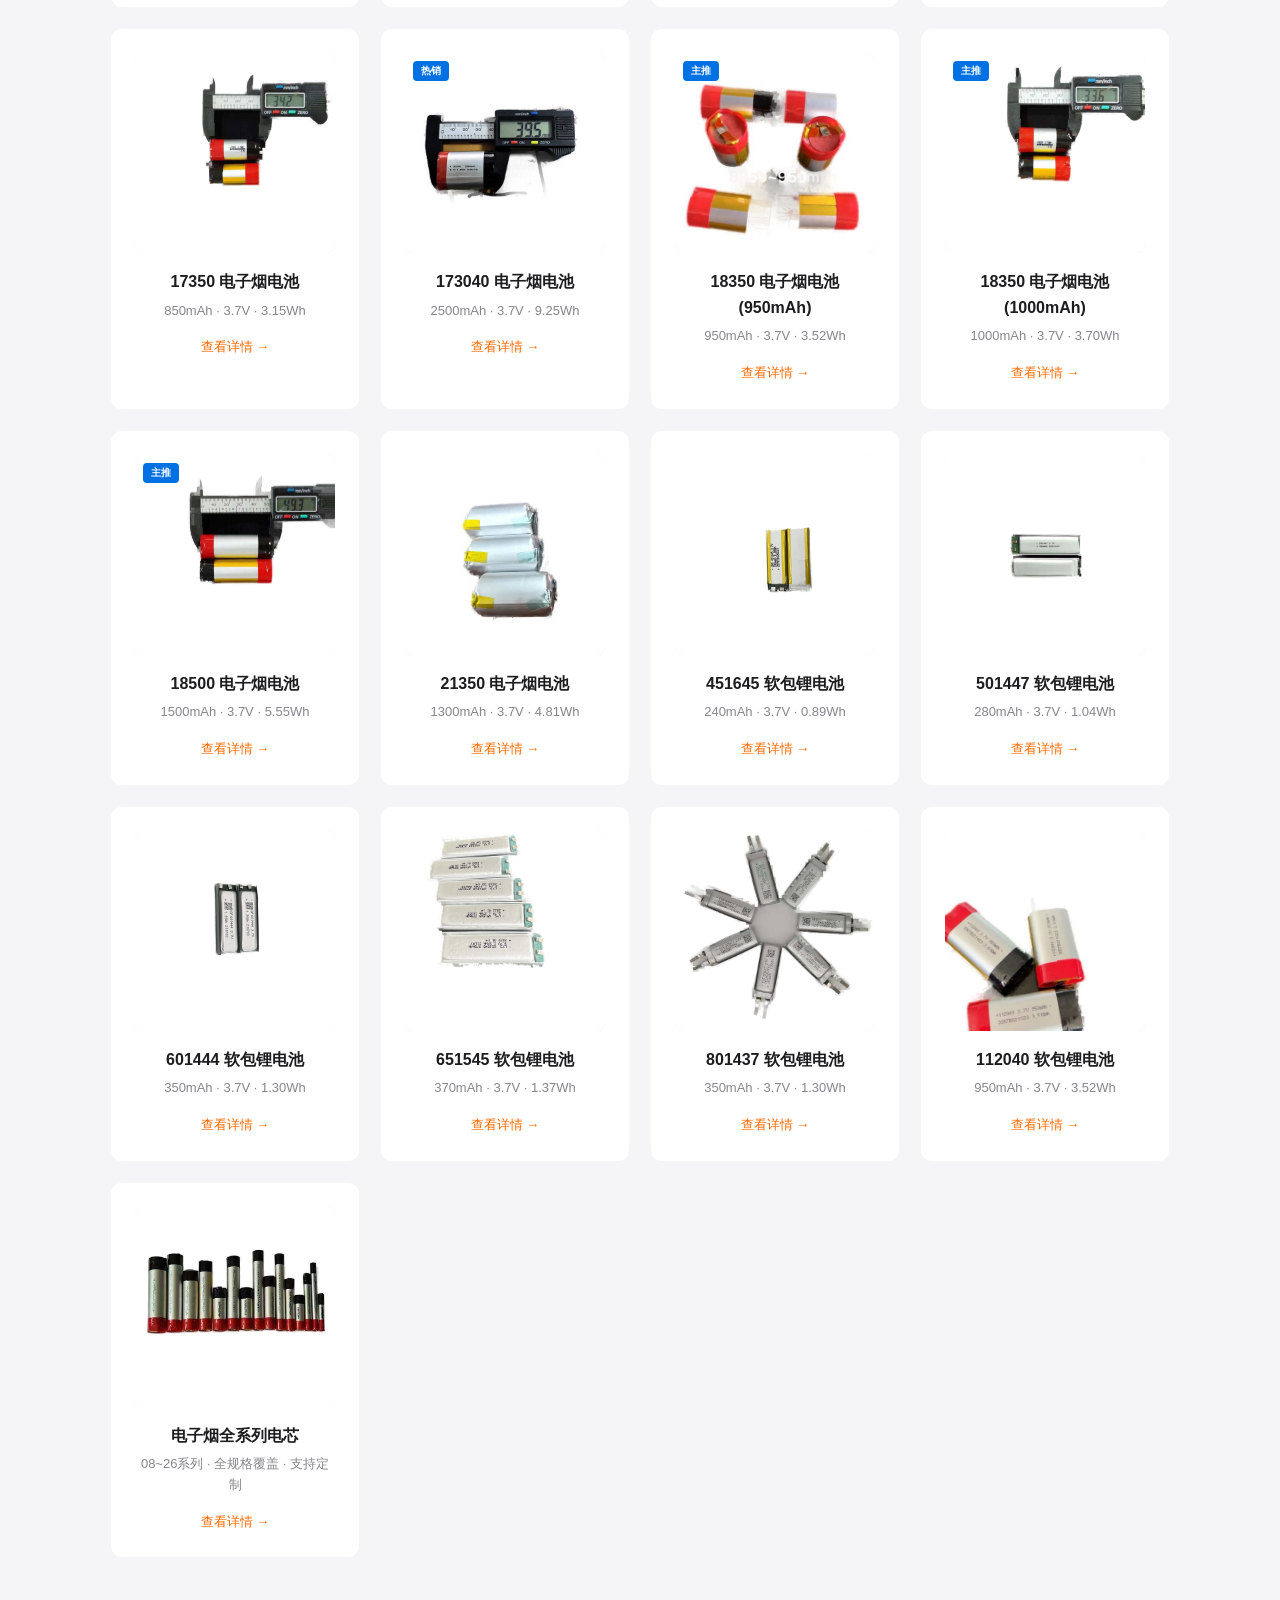
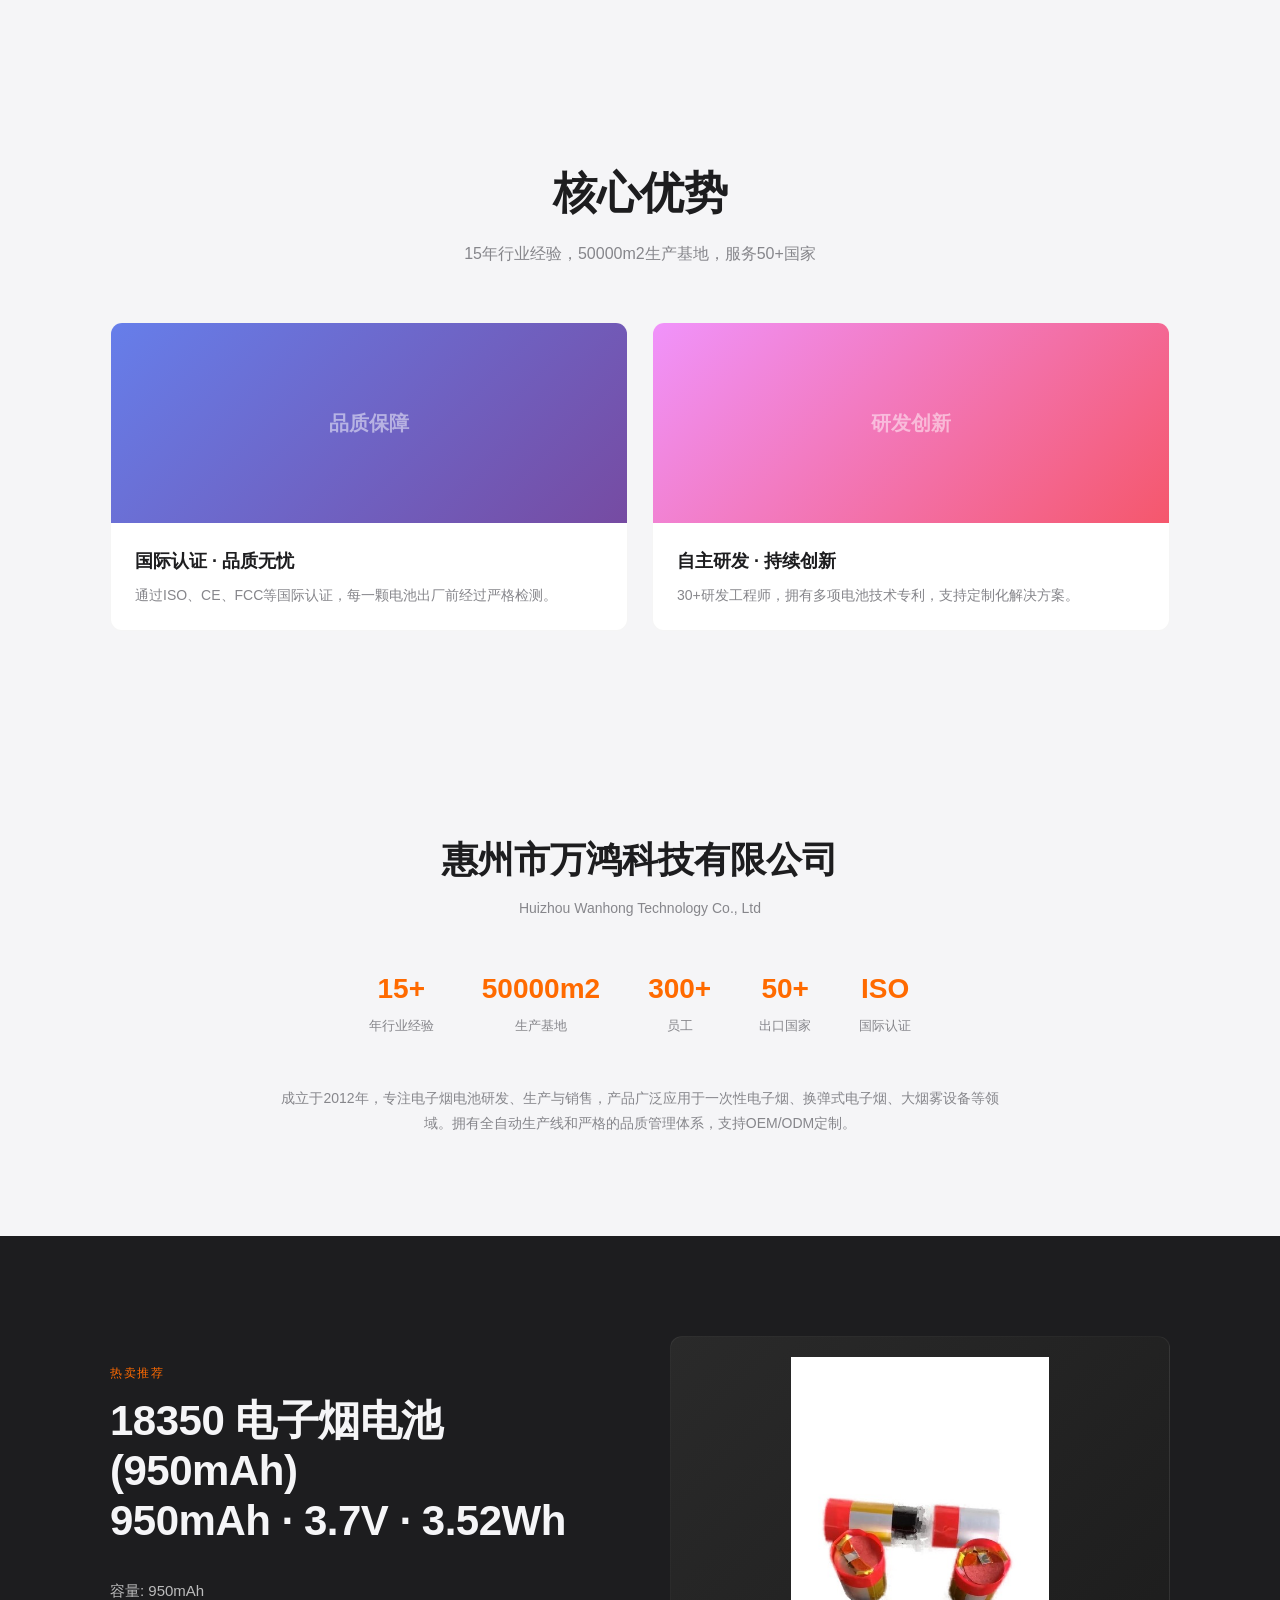
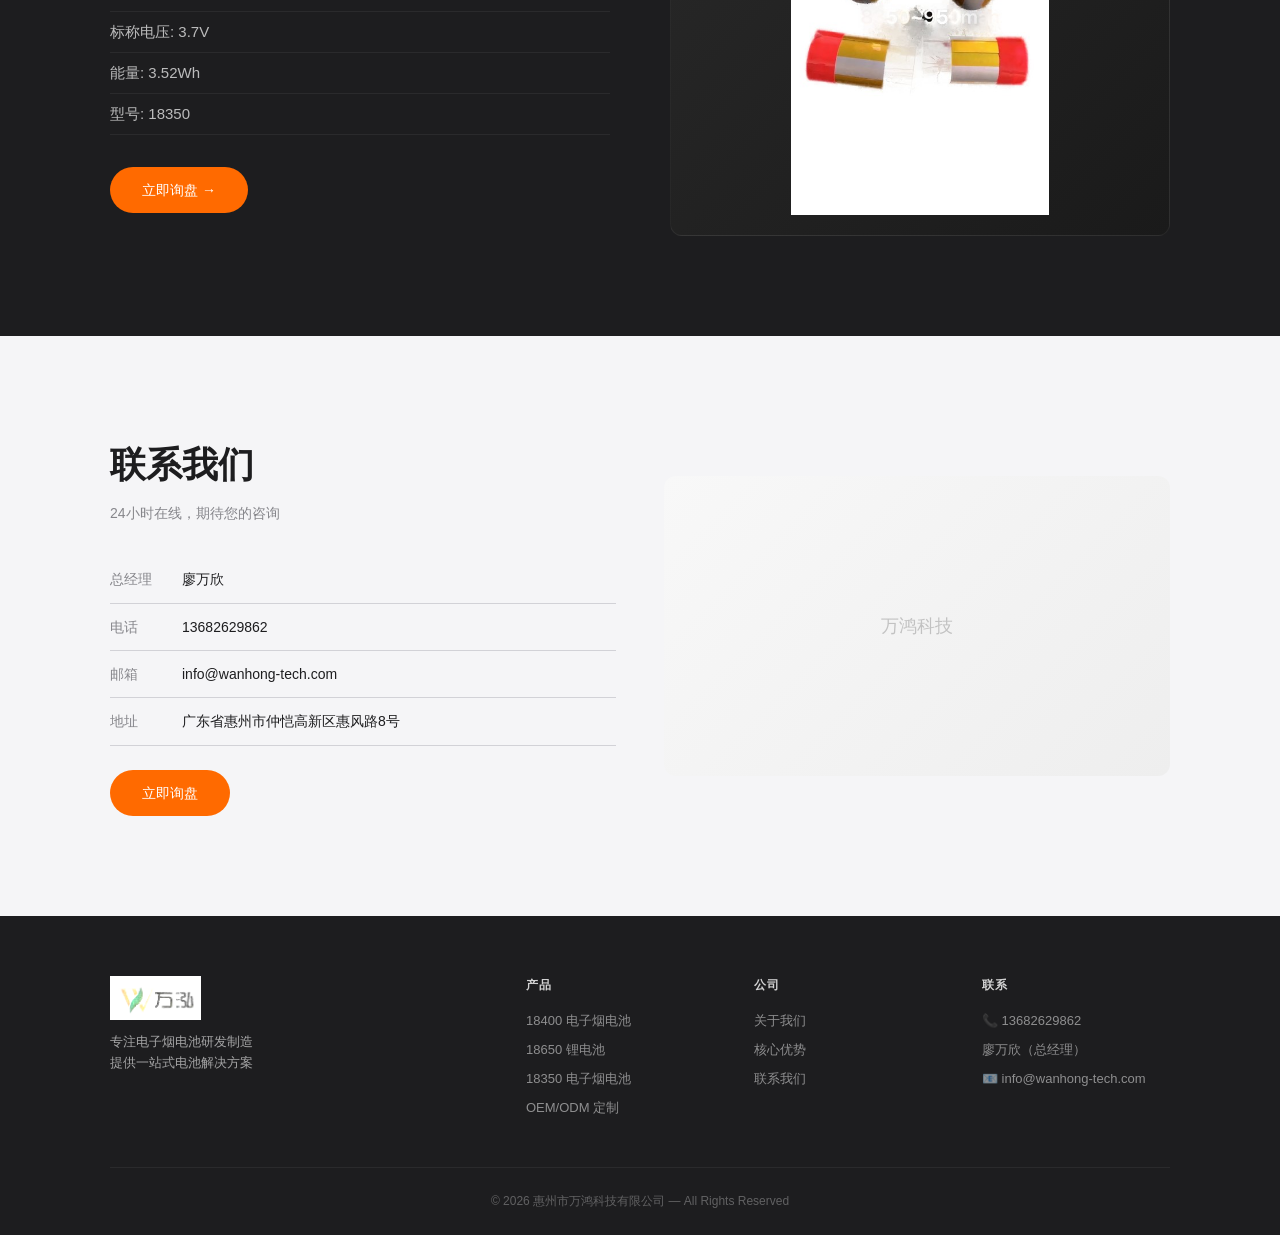
==== commit f74b2955: "更新产品数据、修复后台管理Bug、新增立即购买弹窗、订单实时提醒 - 修复后台编辑产品后features/fullName/fullDescription丢失问题 - 修复cart.html JS语法" ====
--- a/index.html
+++ b/index.html
@@ -3,7 +3,7 @@
 <head>
     <meta charset="UTF-8">
     <meta name="viewport" content="width=device-width, initial-scale=1.0">
-    <title>惠州市万鸿科技有限公司 — 专业电子烟电池 · 无人机电池制造商</title>
+    <title>惠州市万鸿科技有限公司 — 专业电子烟电池制造商</title>
     <link rel="preconnect" href="https://fonts.googleapis.com">
     <link rel="preconnect" href="https://fonts.gstatic.com" crossorigin>
     <link href="https://fonts.googleapis.com/css2?family=Inter:wght@300;400;500;600;700&display=swap" rel="stylesheet">
@@ -40,51 +40,57 @@
     <!-- ===== Hero Carousel ===== -->
     <section class="hero">
         <div class="carousel" id="carousel">
-            <!-- Slide 1 -->
+            <!-- Slide 1: 18350 主推 -->
             <div class="carousel-slide active">
                 <div class="carousel-bg" style="background: linear-gradient(135deg, #1a1a2e 0%, #16213e 50%, #0f3460 100%);">
                     <div class="carousel-content">
-                        <span class="carousel-tag">旗舰新品</span>
-                        <h2 class="carousel-title">18400 电子烟电池</h2>
-                        <p class="carousel-desc">1100mAh · 钴+三元材料 · 支持 5A/8A 放电</p>
+                        <span class="carousel-tag">🔥 主推爆款</span>
+                        <h2 class="carousel-title">18350 电子烟电池</h2>
+                        <p class="carousel-desc">950mAh / 1000mAh · 钴+三元材料 · 电子烟专用</p>
                         <div class="carousel-specs">
-                            <span class="carousel-spec">⚡ 1100mAh</span>
+                            <span class="carousel-spec">⚡ 950-1000mAh</span>
                             <span class="carousel-spec">🔋 3.7V</span>
-                            <span class="carousel-spec">🔥 8A 峰值</span>
+                            <span class="carousel-spec">🔥 高能量密度</span>
                         </div>
-                        <a href="product.html?id=18400" class="hero-btn">立即查看 →</a>
-                    </div>
-                </div>
-            </div>
-            <!-- Slide 2 -->
+                        <a href="product.html?id=18350-1000" class="hero-btn">立即查看 →</a>
+                    </div>
+                </div>
+            </div>
+            <!-- Slide 2: 18350 产品实拍 -->
             <div class="carousel-slide">
-                <div class="carousel-bg" style="background: linear-gradient(135deg, #2d1b00 0%, #4a2800 50%, #6b3a00 100%);">
-                    <div class="carousel-content">
-                        <span class="carousel-tag">高倍率系列</span>
-                        <h2 class="carousel-title">大功率电子烟电池</h2>
-                        <p class="carousel-desc">21700 · 26650 · 持续放电 40A+</p>
-                        <div class="carousel-specs">
-                            <span class="carousel-spec">⚡ 4000mAh</span>
-                            <span class="carousel-spec">🔋 21700</span>
-                            <span class="carousel-spec">🔥 40A 放电</span>
+                <div class="carousel-bg" style="background: linear-gradient(135deg, #1a1a2e 0%, #16213e 50%, #0f3460 100%); display:flex; align-items:center; justify-content:center; gap:40px; padding:40px;">
+                    <div style="flex:1; max-width:420px; text-align:center;">
+                        <img src="assets/product-photo-b9659633.jpg" alt="18350 1000mAh" style="max-width:100%; max-height:400px; border-radius:16px; box-shadow:0 20px 60px rgba(0,0,0,0.3);">
+                    </div>
+                    <div class="carousel-content" style="flex:1; text-align:left; max-width:420px;">
+                        <span class="carousel-tag">1000mAh 高容量</span>
+                        <h2 class="carousel-title" style="font-size:clamp(28px,5vw,48px);">18350<br>1000mAh</h2>
+                        <p class="carousel-desc">3.7V · 3.70Wh · GSP18350P 电芯</p>
+                        <div class="carousel-specs" style="justify-content:flex-start;">
+                            <span class="carousel-spec">⚡ 1000mAh</span>
+                            <span class="carousel-spec">🔋 3.7V</span>
+                            <span class="carousel-spec">📐 18×35mm</span>
                         </div>
-                        <a href="product.html?id=18650" class="hero-btn">探索系列 →</a>
-                    </div>
-                </div>
-            </div>
-            <!-- Slide 3 -->
+                        <a href="product.html?id=18350-1000" class="hero-btn">立即查看 →</a>
+                    </div>
+                </div>
+            </div>
+            <!-- Slide 3: 18350 950mAh -->
             <div class="carousel-slide">
-                <div class="carousel-bg" style="background: linear-gradient(135deg, #001529 0%, #003153 50%, #004770 100%);">
-                    <div class="carousel-content">
-                        <span class="carousel-tag">无人机能源</span>
-                        <h2 class="carousel-title">无人机智能电池</h2>
-                        <p class="carousel-desc">11.4V · 4200mAh · 智能BMS管理 · 续航无忧</p>
-                        <div class="carousel-specs">
-                            <span class="carousel-spec">⚡ 4200mAh</span>
-                            <span class="carousel-spec">🔋 11.4V</span>
-                            <span class="carousel-spec">🚁 无人机</span>
+                <div class="carousel-bg" style="background: linear-gradient(135deg, #2d1b00 0%, #4a2800 50%, #6b3a00 100%); display:flex; align-items:center; justify-content:center; gap:40px; padding:40px;">
+                    <div class="carousel-content" style="flex:1; text-align:right; max-width:420px;">
+                        <span class="carousel-tag">性价比之选</span>
+                        <h2 class="carousel-title" style="font-size:clamp(28px,5vw,48px);">18350<br>950mAh</h2>
+                        <p class="carousel-desc">3.7V · 3.52Wh · 高性价比</p>
+                        <div class="carousel-specs" style="justify-content:flex-end;">
+                            <span class="carousel-spec">⚡ 950mAh</span>
+                            <span class="carousel-spec">🔋 3.7V</span>
+                            <span class="carousel-spec">💰 高性价比</span>
                         </div>
-                        <a href="product.html?id=drone" class="hero-btn">探索系列 →</a>
+                        <a href="product.html?id=18350-950" class="hero-btn">立即查看 →</a>
+                    </div>
+                    <div style="flex:1; max-width:420px; text-align:center;">
+                        <img src="assets/product-photo-2a6d8eae.jpg" alt="18350 950mAh" style="max-width:100%; max-height:400px; border-radius:16px; box-shadow:0 20px 60px rgba(0,0,0,0.3);">
                     </div>
                 </div>
             </div>
@@ -172,28 +178,28 @@
                 </div>
             </div>
             <div class="about-desc">
-                <p>成立于2012年，专注电子烟电池及无人机电池研发、生产与销售，产品广泛应用于一次性电子烟、换弹式电子烟、大烟雾设备、无人机、航模等领域。拥有全自动生产线和严格的品质管理体系，支持OEM/ODM定制。</p>
-            </div>
-        </div>
-    </section>
-
-    <!-- ===== Featured Product ===== -->
+                <p>成立于2012年，专注电子烟电池研发、生产与销售，产品广泛应用于一次性电子烟、换弹式电子烟、大烟雾设备等领域。拥有全自动生产线和严格的品质管理体系，支持OEM/ODM定制。</p>
+            </div>
+        </div>
+    </section>
+
+    <!-- ===== Featured Product: 18350 主推 ===== -->
     <section class="section section-dark" id="featuredProductSection">
         <div class="container">
             <div class="featured-product">
                 <div class="featured-info">
-                    <span class="featured-tag">热卖推荐</span>
-                    <h2>18400 1100mAh<br>电子烟专用电池</h2>
+                    <span class="featured-tag">🔥 主推爆款</span>
+                    <h2>18350 1000mAh<br>电子烟专用电池</h2>
                     <ul class="featured-list">
+                        <li>GSP18350P 高容量电芯，1000mAh</li>
+                        <li>3.7V 标称电压，3.70Wh 能量</li>
                         <li>钴+三元材料，能量密度高</li>
-                        <li>支持 5A 持续 / 8A 峰值放电</li>
-                        <li>过充、过放、短路三重保护</li>
-                        <li>1000 件起订，支持定制</li>
-                    </ul>
-                    <a href="product-18400.html" class="featured-btn">立即询盘 →</a>
+                        <li>1000 件起订，支持 OEM/ODM 定制</li>
+                    </ul>
+                    <a href="product.html?id=18350-1000" class="featured-btn">立即询盘 →</a>
                 </div>
                 <div class="featured-visual">
-                    <img src="assets/product-18400.jpg" alt="18400 电子烟电池" style="width:100%;height:100%;object-fit:contain;border-radius:12px;padding:20px;">
+                    <img src="assets/product-photo-b9659633.jpg" alt="18350 1000mAh 电子烟电池" style="width:100%;height:100%;object-fit:contain;border-radius:12px;padding:20px;">
                 </div>
             </div>
         </div>
@@ -237,14 +243,14 @@
             <div class="footer-grid">
                 <div class="footer-brand">
                     <img src="assets/logo.png" alt="万鸿科技" class="footer-logo-img">
-                    <p>专注电子烟电池 · 无人机电池研发制造<br>提供一站式电池解决方案</p>
+                    <p>专注电子烟电池研发制造<br>提供一站式电池解决方案</p>
                 </div>
                 <div class="footer-col">
                     <h5>产品</h5>
                     <ul>
                         <li><a href="product.html?id=18400">18400 电子烟电池</a></li>
                         <li><a href="product.html?id=18650">18650 锂电池</a></li>
-                        <li><a href="product.html?id=drone">无人机电池</a></li>
+                        <li><a href="product.html?id=18350-1000">18350 电子烟电池</a></li>
                         <li><a href="#contact">OEM/ODM 定制</a></li>
                     </ul>
                 </div>
